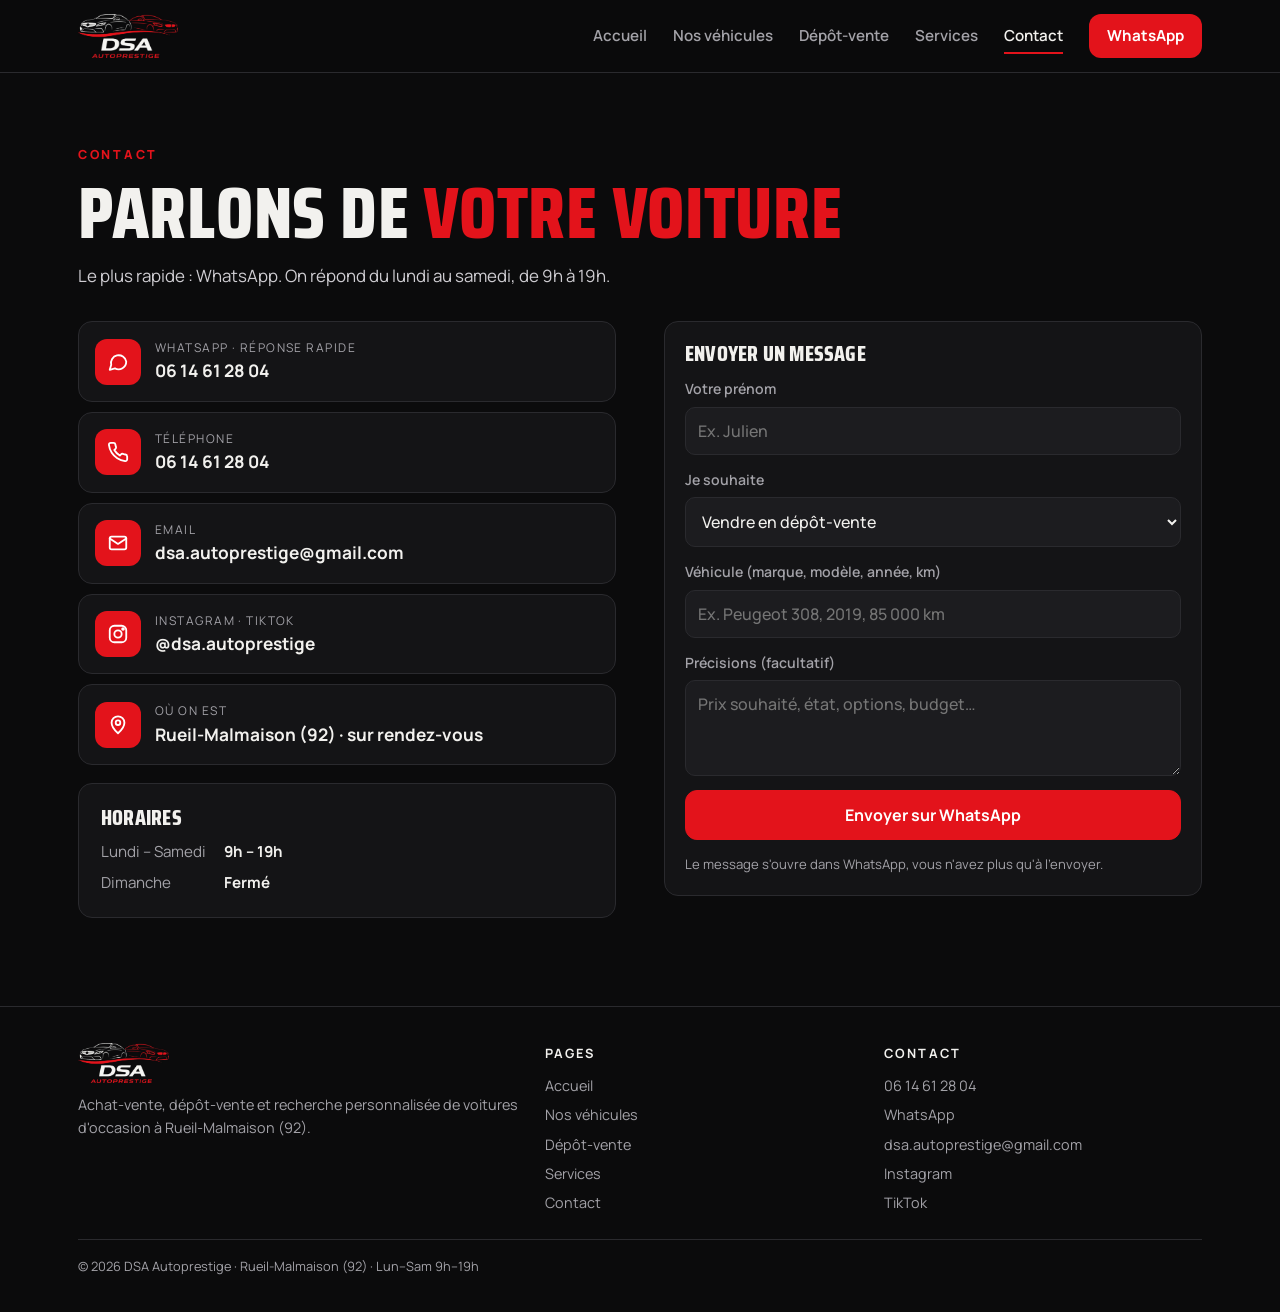
==== contact/index.html @ 77bd8696 "Nouveau site multi-pages, pensé pour le téléphone Accueil, Nos véhicules (filtres et tri), fiche de " ====
<!doctype html>
<html lang="fr">
<head>
<meta charset="utf-8">
<meta name="viewport" content="width=device-width,initial-scale=1,viewport-fit=cover">
<title>Contact · DSA Autoprestige Rueil-Malmaison</title>
<meta name="description" content="Contactez DSA Autoprestige : WhatsApp et téléphone 06 14 61 28 04, du lundi au samedi de 9h à 19h, Rueil-Malmaison (92).">
<meta name="robots" content="index, follow">
<link rel="canonical" href="https://dsa-autoprestige.fr/contact/">
<meta name="theme-color" content="#0b0b0c">
<meta property="og:type" content="website"><meta property="og:site_name" content="DSA Autoprestige">
<meta property="og:title" content="Contact · DSA Autoprestige Rueil-Malmaison"><meta property="og:description" content="Contactez DSA Autoprestige : WhatsApp et téléphone 06 14 61 28 04, du lundi au samedi de 9h à 19h, Rueil-Malmaison (92).">
<meta property="og:url" content="https://dsa-autoprestige.fr/contact/"><meta property="og:image" content="https://dsa-autoprestige.fr/assets/hero-800.webp">
<link rel="icon" href="/assets/logo.webp">
<link rel="preconnect" href="https://fonts.googleapis.com"><link rel="preconnect" href="https://fonts.gstatic.com" crossorigin>
<link rel="stylesheet" href="https://fonts.googleapis.com/css2?family=Saira+Condensed:wght@700;800&family=Manrope:wght@400;500;600;700;800&display=swap">
<link rel="stylesheet" href="/assets/site.css?v=2">

</head>
<body>
<header class="top">
  <div class="wrap">
    <a class="brand" href="/" aria-label="DSA Autoprestige, accueil"><img src="/assets/logo.webp" alt="DSA Autoprestige" width="100" height="44"></a>
    <button class="menu-btn" type="button" aria-label="Ouvrir le menu" aria-expanded="false" aria-controls="nav"><svg viewBox="0 0 24 24" fill="none" stroke="currentColor" stroke-width="2" stroke-linecap="round"><path d="M4 7h16M4 12h16M4 17h16"/></svg></button>
    <nav class="nav" id="nav" aria-label="Navigation principale"><a href="/">Accueil</a><a href="/vehicules/">Nos véhicules</a><a href="/depot-vente/">Dépôt-vente</a><a href="/services/">Services</a><a href="/contact/" aria-current="page">Contact</a><a class="nav-cta" href="https://wa.me/33614612804" target="_blank" rel="noopener">WhatsApp</a></nav>
  </div>
</header>
<main>

<section class="page-head"><div class="wrap">
  <div class="eyebrow">Contact</div><h1>Parlons de <em>votre voiture</em></h1>
  <p class="lead">Le plus rapide : WhatsApp. On répond du lundi au samedi, de 9h à 19h.</p>
</div></section>
<section style="padding-top:24px"><div class="wrap two">
  <div style="display:flex;flex-direction:column;gap:18px">
    <div class="channels">
      <a class="channel" href="https://wa.me/33614612804" target="_blank" rel="noopener"><span class="ic"><svg viewBox="0 0 24 24" fill="none" stroke="currentColor" stroke-width="2" stroke-linecap="round" stroke-linejoin="round"><path d="M21 11.5a8.4 8.4 0 0 1-12.4 7.4L3 20.5l1.6-5.4A8.4 8.4 0 1 1 21 11.5z"/></svg></span><div><span>WhatsApp · réponse rapide</span><strong>06 14 61 28 04</strong></div></a>
      <a class="channel" href="tel:+33614612804"><span class="ic"><svg viewBox="0 0 24 24" fill="none" stroke="currentColor" stroke-width="2" stroke-linecap="round" stroke-linejoin="round"><path d="M22 16.9v3a2 2 0 0 1-2.2 2 19.8 19.8 0 0 1-8.6-3.1 19.5 19.5 0 0 1-6-6A19.8 19.8 0 0 1 2.1 4.2 2 2 0 0 1 4.1 2h3a2 2 0 0 1 2 1.7c.1.9.4 1.8.7 2.7a2 2 0 0 1-.5 2.1L8 9.8a16 16 0 0 0 6 6l1.3-1.3a2 2 0 0 1 2.1-.5c.9.3 1.8.6 2.7.7a2 2 0 0 1 1.7 2z"/></svg></span><div><span>Téléphone</span><strong>06 14 61 28 04</strong></div></a>
      <a class="channel" href="mailto:dsa.autoprestige@gmail.com"><span class="ic"><svg viewBox="0 0 24 24" fill="none" stroke="currentColor" stroke-width="2" stroke-linecap="round" stroke-linejoin="round"><rect x="3" y="5" width="18" height="14" rx="2"/><path d="m3 7 9 6 9-6"/></svg></span><div><span>Email</span><strong>dsa.autoprestige@gmail.com</strong></div></a>
      <a class="channel" href="https://www.instagram.com/dsa.autoprestige" target="_blank" rel="noopener"><span class="ic"><svg viewBox="0 0 24 24" fill="none" stroke="currentColor" stroke-width="2"><rect x="3" y="3" width="18" height="18" rx="5"/><circle cx="12" cy="12" r="4"/><circle cx="17.5" cy="6.5" r="1" fill="currentColor"/></svg></span><div><span>Instagram · TikTok</span><strong>@dsa.autoprestige</strong></div></a>
      <a class="channel" href="https://www.google.com/maps/search/?api=1&query=Rueil-Malmaison" target="_blank" rel="noopener"><span class="ic"><svg viewBox="0 0 24 24" fill="none" stroke="currentColor" stroke-width="2" stroke-linecap="round" stroke-linejoin="round"><path d="M12 21s-7-6.2-7-11.5A7 7 0 0 1 19 9.5C19 14.8 12 21 12 21z"/><circle cx="12" cy="9.5" r="2.5"/></svg></span><div><span>Où on est</span><strong>Rueil-Malmaison (92) · sur rendez-vous</strong></div></a>
    </div>
    <div class="card"><h3>Horaires</h3><div class="hours"><span>Lundi – Samedi</span><b>9h – 19h</b><span>Dimanche</span><b>Fermé</b></div></div>
  </div>
  <form class="wa" novalidate>
  <h3>Envoyer un message</h3>
  <label>Votre prénom<input name="nom" autocomplete="given-name" placeholder="Ex. Julien"></label>
  <label>Je souhaite<select name="service"><option>Vendre en dépôt-vente</option><option>Vendre ma voiture (rachat)</option><option>Trouver une voiture</option><option>Une autre question</option></select></label>
  <label>Véhicule (marque, modèle, année, km)<input name="vehicule" placeholder="Ex. Peugeot 308, 2019, 85 000 km"></label>
  <label>Précisions (facultatif)<textarea name="msg" placeholder="Prix souhaité, état, options, budget…"></textarea></label>
  <p class="err" hidden></p>
  <button class="btn primary" type="submit">Envoyer sur WhatsApp</button>
  <p class="note">Le message s'ouvre dans WhatsApp, vous n'avez plus qu'à l'envoyer.</p>
</form>
</div></section>

</main>
<footer>
  <div class="wrap">
    <div><img src="/assets/logo.webp" alt="DSA Autoprestige" width="90" height="40"><p>Achat-vente, dépôt-vente et recherche personnalisée de voitures d'occasion à Rueil-Malmaison (92).</p></div>
    <div><h4>Pages</h4><a href="/">Accueil</a><a href="/vehicules/">Nos véhicules</a><a href="/depot-vente/">Dépôt-vente</a><a href="/services/">Services</a><a href="/contact/">Contact</a></div>
    <div><h4>Contact</h4><a href="tel:+33614612804">06 14 61 28 04</a><a href="https://wa.me/33614612804" target="_blank" rel="noopener">WhatsApp</a><a href="mailto:dsa.autoprestige@gmail.com">dsa.autoprestige@gmail.com</a><a href="https://www.instagram.com/dsa.autoprestige" target="_blank" rel="noopener">Instagram</a><a href="https://www.tiktok.com/@dsa.autoprestige" target="_blank" rel="noopener">TikTok</a></div>
    <div class="legal">© <span id="year">2026</span> DSA Autoprestige · Rueil-Malmaison (92) · Lun–Sam 9h–19h</div>
  </div>
</footer>
<div class="actionbar" aria-label="Actions rapides">
  <a href="tel:+33614612804"><svg viewBox="0 0 24 24" fill="none" stroke="currentColor" stroke-width="2" stroke-linecap="round" stroke-linejoin="round"><path d="M22 16.9v3a2 2 0 0 1-2.2 2 19.8 19.8 0 0 1-8.6-3.1 19.5 19.5 0 0 1-6-6A19.8 19.8 0 0 1 2.1 4.2 2 2 0 0 1 4.1 2h3a2 2 0 0 1 2 1.7c.1.9.4 1.8.7 2.7a2 2 0 0 1-.5 2.1L8 9.8a16 16 0 0 0 6 6l1.3-1.3a2 2 0 0 1 2.1-.5c.9.3 1.8.6 2.7.7a2 2 0 0 1 1.7 2z"/></svg>Appeler</a>
  <a href="/vehicules/"><svg viewBox="0 0 24 24" fill="none" stroke="currentColor" stroke-width="2" stroke-linecap="round" stroke-linejoin="round"><path d="M3 15.5V13l2-4.5c.3-.7 1-1 1.7-1h10.6c.7 0 1.4.3 1.7 1L21 13v2.5c0 .6-.4 1-1 1h-1"/><path d="M5 16.5H4c-.6 0-1-.4-1-1"/><circle cx="7.5" cy="16.5" r="1.8"/><circle cx="16.5" cy="16.5" r="1.8"/><path d="M9.3 16.5h5.4"/></svg>Véhicules</a>
  <a class="wa" href="https://wa.me/33614612804" target="_blank" rel="noopener"><svg viewBox="0 0 24 24" fill="none" stroke="currentColor" stroke-width="2" stroke-linecap="round" stroke-linejoin="round"><path d="M21 11.5a8.4 8.4 0 0 1-12.4 7.4L3 20.5l1.6-5.4A8.4 8.4 0 1 1 21 11.5z"/></svg>WhatsApp</a>
</div>
<script src="/assets/site.js?v=2" defer></script>
</body>
</html>
---- assets/site.css ----
/* DSA Autoprestige · feuille de style commune (mobile d'abord) */
:root{
  --ink:#0b0b0c; --panel:#141416; --raise:#1c1c1f; --line:#2a2a2e;
  --text:#f2f1ee; --muted:#a3a2a8; --red:#e3131b; --red-deep:#9e0d13; --ok:#2fb36b; --warn:#e0a123;
  --display:"Saira Condensed","Arial Narrow",Impact,sans-serif;
  --body:"Manrope",system-ui,-apple-system,"Segoe UI",sans-serif;
  --r:14px; --gut:18px; --maxw:1160px;
  --bar:64px;
  color-scheme:dark;
}
*{box-sizing:border-box}
html{-webkit-text-size-adjust:100%;scroll-behavior:smooth;overflow-x:clip}
body{overflow-x:clip}
@media (prefers-reduced-motion:reduce){html{scroll-behavior:auto}*{animation:none!important;transition:none!important}}
body{margin:0;background:var(--ink);color:var(--text);font:16px/1.6 var(--body);padding-bottom:calc(var(--bar) + env(safe-area-inset-bottom,0px))}
@media (min-width:900px){body{padding-bottom:0}}
img{max-width:100%;display:block}
a{color:inherit}
:focus-visible{outline:2px solid var(--red);outline-offset:3px;border-radius:4px}
.wrap{max-width:var(--maxw);margin:0 auto;padding-inline:var(--gut)}
h1,h2,h3{font-family:var(--display);font-weight:800;text-transform:uppercase;letter-spacing:.01em;line-height:1.02;margin:0;text-wrap:balance}
h1{font-size:clamp(2.4rem,9vw,4.6rem)}
h2{font-size:clamp(1.9rem,6.5vw,3rem)}
h3{font-size:1.35rem}
h1 em,h2 em{font-style:normal;color:var(--red)}
p{margin:0}
.eyebrow{font-weight:800;font-size:.78rem;letter-spacing:.22em;text-transform:uppercase;color:var(--red);margin-bottom:10px}
.lead{color:#cfcdd2;font-size:1.06rem;max-width:58ch}
.muted{color:var(--muted)}

/* ---------- en-tête ---------- */
.top{position:sticky;top:0;z-index:50;background:rgba(11,11,12,.97);border-bottom:1px solid var(--line);padding-top:env(safe-area-inset-top,0px)}
.top .wrap{display:flex;align-items:center;justify-content:space-between;height:62px;gap:12px}
.brand img{height:38px;width:auto}
.menu-btn{display:inline-grid;place-items:center;width:46px;height:46px;border-radius:12px;border:1px solid var(--line);background:var(--raise);color:var(--text);cursor:pointer}
.menu-btn svg{width:22px;height:22px}
.nav{position:fixed;inset:calc(62px + env(safe-area-inset-top,0px)) 0 0 0;background:var(--ink);padding:18px var(--gut) 40px;display:flex;flex-direction:column;gap:4px;opacity:0;visibility:hidden;transform:translateY(-10px);transition:opacity .2s,transform .2s,visibility .2s;overflow-y:auto}
.nav.open{transform:none;visibility:visible;opacity:1}
.nav a{display:flex;align-items:center;justify-content:space-between;text-decoration:none;font-family:var(--display);font-weight:800;text-transform:uppercase;font-size:1.7rem;padding:14px 4px;border-bottom:1px solid var(--line)}
.nav a::after{content:"›";color:var(--muted);font-family:var(--body);font-weight:400}
.nav a[aria-current="page"]{color:var(--red)}
.nav .nav-cta{margin-top:18px;border:0;justify-content:center;background:var(--red);border-radius:12px;font-size:1.25rem}
.nav .nav-cta::after{content:none}
@media (min-width:900px){
  .menu-btn{display:none}
  .nav{position:static;transform:none;visibility:visible;opacity:1;flex-direction:row;align-items:center;gap:26px;padding:0;background:none;overflow:visible}
  .nav a{font-family:var(--body);font-weight:600;text-transform:none;font-size:.95rem;padding:6px 0;border:0;color:var(--muted)}
  .nav a::after{content:none}
  .nav a:hover,.nav a[aria-current="page"]{color:var(--text)}
  .nav a[aria-current="page"]{box-shadow:inset 0 -2px 0 var(--red)}
  .nav .nav-cta{margin:0;padding:10px 18px;font-size:.95rem;color:#fff;font-weight:700}
  .top .wrap{height:72px}
  .brand img{height:44px}
}

/* ---------- barre d'actions mobile ---------- */
.actionbar{position:fixed;left:0;right:0;bottom:0;z-index:60;display:grid;grid-template-columns:1fr 1fr 1.3fr;gap:8px;padding:8px var(--gut) calc(8px + env(safe-area-inset-bottom,0px));background:rgba(11,11,12,.96);border-top:1px solid var(--line);backdrop-filter:blur(10px);-webkit-backdrop-filter:blur(10px)}
.actionbar a{display:flex;flex-direction:column;align-items:center;justify-content:center;gap:2px;height:48px;border-radius:12px;text-decoration:none;font-size:.72rem;font-weight:700;background:var(--raise);border:1px solid var(--line)}
.actionbar a svg{width:20px;height:20px}
.actionbar a.wa{background:var(--red);border-color:var(--red);flex-direction:row;gap:8px;font-size:.9rem}
@media (min-width:900px){.actionbar{display:none}}

/* ---------- boutons ---------- */
.btn{display:inline-flex;align-items:center;justify-content:center;gap:8px;min-height:50px;padding:0 22px;border-radius:12px;font:700 1rem var(--body);text-decoration:none;border:1px solid var(--line);background:var(--raise);color:var(--text);cursor:pointer}
.btn.primary{background:var(--red);border-color:var(--red);color:#fff}
.btn.primary:hover{background:#c90f17}
.btn.ghost{background:transparent}
.btn svg{width:20px;height:20px}
.btns{display:flex;flex-wrap:wrap;gap:10px}
.btns .btn{flex:1 1 200px}
@media (min-width:640px){.btns .btn{flex:0 0 auto}}

/* ---------- sections ---------- */
section{padding-block:56px}
@media (min-width:900px){section{padding-block:88px}}
.sec-head{display:flex;flex-direction:column;gap:12px;margin-bottom:28px}
@media (min-width:900px){.sec-head{flex-direction:row;align-items:end;justify-content:space-between}.sec-head p{max-width:46ch}}
.sec-head p{color:var(--muted)}
.band{background:var(--panel);border-block:1px solid var(--line)}

/* ---------- héros ---------- */
.hero{position:relative;padding-block:0;overflow:hidden}
.hero-img{position:relative;aspect-ratio:4/3.2;max-height:62vh;width:100%}
.hero-img img{width:100%;height:100%;object-fit:cover;object-position:center 60%}
.hero-img::after{content:"";position:absolute;inset:0;background:linear-gradient(180deg,rgba(11,11,12,.15) 0%,rgba(11,11,12,0) 35%,rgba(11,11,12,.85) 85%,var(--ink) 100%)}
.hero-text{position:relative;margin-top:-90px;padding-bottom:44px;display:flex;flex-direction:column;gap:16px}
.hero-chips{display:flex;flex-wrap:wrap;gap:8px}
.chip{font-size:.8rem;font-weight:700;padding:6px 12px;border-radius:999px;border:1px solid var(--line);background:rgba(255,255,255,.04)}
.chip.red{background:var(--red);border-color:var(--red)}
@media (min-width:900px){
  .hero{min-height:620px;display:flex;align-items:center}
  .hero-img{position:absolute;inset:0;aspect-ratio:auto;max-height:none}
  .hero-img img{object-position:70% 60%}
  .hero-img::after{background:linear-gradient(90deg,var(--ink) 0%,rgba(11,11,12,.92) 32%,rgba(11,11,12,.25) 65%,rgba(11,11,12,.1) 100%)}
  .hero-text{margin:0 0 0 max(0px,calc((100% - var(--maxw))/2));padding-block:90px;max-width:660px}
}
.page-head{padding-block:40px 8px}
.page-head .lead{margin-top:12px}
@media (min-width:900px){.page-head{padding-block:72px 8px}}

/* ---------- chiffres ---------- */
.facts{display:grid;grid-template-columns:repeat(3,1fr);gap:8px}
.facts div{background:var(--panel);border:1px solid var(--line);border-radius:var(--r);padding:14px 10px;text-align:center}
.facts strong{display:block;font-family:var(--display);font-size:1.9rem;color:var(--red);line-height:1}
.facts span{font-size:.78rem;color:var(--muted)}

/* ---------- voitures ---------- */
.cars{display:grid;grid-template-columns:1fr;gap:16px}
@media (min-width:640px){.cars{grid-template-columns:repeat(2,1fr)}}
@media (min-width:1000px){.cars{grid-template-columns:repeat(3,1fr)}}
.car{background:var(--panel);border:1px solid var(--line);border-radius:var(--r);overflow:hidden;display:flex;flex-direction:column;text-decoration:none;transition:transform .15s,border-color .15s}
.car:hover{transform:translateY(-3px);border-color:#3a3a3f}
.car .ph{position:relative;aspect-ratio:4/3;background:#000}
.car .ph img{width:100%;height:100%;object-fit:cover}
.car .ph .none{display:grid;place-items:center;height:100%;color:var(--muted);font-size:.9rem}
.badge{position:absolute;top:10px;left:10px;font-size:.72rem;font-weight:800;letter-spacing:.08em;text-transform:uppercase;padding:5px 10px;border-radius:8px;background:var(--ok);color:#06210f}
.badge.res{background:var(--warn);color:#2a1d00}
.badge.sold{background:var(--red);color:#fff}
.car .count{position:absolute;right:10px;bottom:10px;font-size:.75rem;font-weight:700;background:rgba(0,0,0,.65);padding:4px 9px;border-radius:999px}
.car .bd{padding:16px;display:flex;flex-direction:column;gap:10px;flex:1}
.car h3{font-size:1.3rem}
.car .ver{color:var(--muted);font-size:.88rem;margin-top:-6px}
.price{font-family:var(--display);font-weight:800;font-size:1.9rem;color:var(--red);line-height:1}
.specs{display:flex;flex-wrap:wrap;gap:6px}
.specs span{font-size:.8rem;padding:4px 10px;border-radius:8px;background:var(--raise);border:1px solid var(--line)}
.car .more{margin-top:auto;font-weight:700;font-size:.92rem;color:var(--text);display:flex;justify-content:space-between;padding-top:6px;border-top:1px solid var(--line)}
.car.sold{opacity:.72}
.empty{grid-column:1/-1;text-align:center;color:var(--muted);border:1px dashed var(--line);border-radius:var(--r);padding:34px 18px}
.skel{background:linear-gradient(90deg,var(--panel),var(--raise),var(--panel));background-size:200% 100%;animation:sk 1.2s infinite;border-radius:var(--r);height:360px}
@keyframes sk{to{background-position:-200% 0}}

.filters{display:flex;gap:8px;overflow-x:auto;padding-bottom:6px;margin-bottom:18px;scrollbar-width:none}
.filters::-webkit-scrollbar{display:none}
.filters button,.filters select{flex:none;min-height:42px;padding:0 14px;border-radius:999px;border:1px solid var(--line);background:var(--raise);color:var(--text);font:600 .9rem var(--body);cursor:pointer}
.filters button[aria-pressed="true"]{background:var(--red);border-color:var(--red)}

/* ---------- fiche voiture ---------- */
.detail{display:grid;gap:22px;padding-top:18px}
@media (min-width:900px){.detail{grid-template-columns:1.25fr 1fr;align-items:start;gap:36px}}
.gallery .main{position:relative;aspect-ratio:4/3;border-radius:var(--r);overflow:hidden;background:#000}
.gallery .main img{width:100%;height:100%;object-fit:cover}
.gallery .nav-ph{position:absolute;top:50%;transform:translateY(-50%);width:44px;height:44px;border-radius:50%;border:0;background:rgba(0,0,0,.6);color:#fff;font-size:1.5rem;cursor:pointer}
.gallery .prev{left:10px}.gallery .next{right:10px}
.gallery .thumbs{display:flex;gap:8px;overflow-x:auto;margin-top:10px;padding-bottom:4px}
.gallery .thumbs button{flex:none;width:76px;height:58px;border-radius:8px;overflow:hidden;border:2px solid transparent;padding:0;background:#000;cursor:pointer}
.gallery .thumbs button[aria-current="true"]{border-color:var(--red)}
.gallery .thumbs img{width:100%;height:100%;object-fit:cover}
.info{display:flex;flex-direction:column;gap:16px}
.info .price{font-size:2.6rem}
.spec-table{display:grid;grid-template-columns:1fr 1fr;gap:8px}
.spec-table div{background:var(--panel);border:1px solid var(--line);border-radius:10px;padding:10px 12px}
.spec-table span{display:block;font-size:.72rem;letter-spacing:.12em;text-transform:uppercase;color:var(--muted)}
.spec-table strong{font-size:1.02rem}
.desc{white-space:pre-line;color:#d6d4d8;background:var(--panel);border:1px solid var(--line);border-radius:var(--r);padding:16px}
.back{display:inline-flex;align-items:center;gap:6px;color:var(--muted);text-decoration:none;font-weight:600;font-size:.92rem;margin-top:18px}

/* ---------- services / étapes ---------- */
.cards{display:grid;gap:14px}
@media (min-width:800px){.cards{grid-template-columns:repeat(3,1fr)}}
.card{background:var(--panel);border:1px solid var(--line);border-radius:var(--r);padding:22px;display:flex;flex-direction:column;gap:12px}
.card.feature{border-color:var(--red);background:linear-gradient(160deg,rgba(227,19,27,.14),var(--panel) 55%)}
.card .tag{align-self:flex-start;font-size:.72rem;font-weight:800;letter-spacing:.1em;text-transform:uppercase;color:var(--red)}
.card ul{margin:0;padding-left:0;list-style:none;display:flex;flex-direction:column;gap:6px;color:#cfcdd2;font-size:.95rem}
.card li::before{content:"✓";color:var(--red);font-weight:800;margin-right:8px}
.card .link{margin-top:auto;font-weight:700;text-decoration:none;color:var(--text)}
.card .link::after{content:" →";color:var(--red)}
.steps{display:grid;gap:12px;counter-reset:st}
@media (min-width:800px){.steps{grid-template-columns:repeat(4,1fr)}}
.step{background:var(--panel);border:1px solid var(--line);border-radius:var(--r);padding:20px;display:flex;flex-direction:column;gap:8px}
.step .n{font-family:var(--display);font-weight:800;font-size:2.4rem;color:var(--red);line-height:1}
.step p{color:var(--muted);font-size:.95rem}
.zero{display:flex;gap:18px;align-items:center;margin-top:18px;background:linear-gradient(120deg,rgba(227,19,27,.16),var(--panel) 60%);border:1px solid var(--red);border-radius:var(--r);padding:20px}
.zero strong{font-family:var(--display);font-size:3.2rem;color:var(--red);line-height:1;flex:none}
.why{display:grid;gap:12px;grid-template-columns:1fr}
@media (min-width:640px){.why{grid-template-columns:repeat(2,1fr)}}
@media (min-width:1000px){.why{grid-template-columns:repeat(4,1fr)}}
.why div{border-top:2px solid var(--red);padding-top:14px}
.why p{color:var(--muted);font-size:.95rem;margin-top:6px}

/* ---------- FAQ ---------- */
.faq{display:flex;flex-direction:column;gap:10px}
.faq details{background:var(--panel);border:1px solid var(--line);border-radius:12px;padding:0 16px}
.faq summary{cursor:pointer;list-style:none;padding:16px 0;font-weight:700;display:flex;justify-content:space-between;gap:12px}
.faq summary::-webkit-details-marker{display:none}
.faq summary::after{content:"+";color:var(--red);font-size:1.4rem;line-height:1}
.faq details[open] summary::after{content:"–"}
.faq details p{padding-bottom:16px;color:var(--muted)}

/* ---------- contact ---------- */
.channels{display:grid;gap:10px}
.channel{display:flex;align-items:center;gap:14px;background:var(--panel);border:1px solid var(--line);border-radius:var(--r);padding:16px;text-decoration:none}
.channel .ic{width:46px;height:46px;border-radius:12px;background:var(--red);display:grid;place-items:center;flex:none}
.channel .ic svg{width:22px;height:22px;color:#fff}
.channel span{display:block;font-size:.75rem;letter-spacing:.12em;text-transform:uppercase;color:var(--muted)}
.channel strong{font-size:1.08rem;word-break:break-word}
.two{display:grid;gap:28px}
@media (min-width:900px){.two{grid-template-columns:1fr 1fr;gap:48px;align-items:start}}
form.wa{background:var(--panel);border:1px solid var(--line);border-radius:var(--r);padding:20px;display:flex;flex-direction:column;gap:14px}
form.wa label{display:flex;flex-direction:column;gap:6px;font-size:.88rem;font-weight:600;color:var(--muted)}
form.wa input,form.wa select,form.wa textarea{font:500 16px var(--body);color:var(--text);background:var(--raise);border:1px solid var(--line);border-radius:10px;padding:12px;width:100%}
form.wa textarea{min-height:96px;resize:vertical}
form.wa .note{font-size:.82rem;color:var(--muted)}
form.wa .err{color:#ff8d8d;font-size:.9rem}
.hours{display:grid;grid-template-columns:auto 1fr;gap:6px 18px;font-size:.95rem}
.hours span{color:var(--muted)}

/* ---------- bandeau CTA ---------- */
.cta{background:linear-gradient(120deg,var(--red-deep),var(--red));border-radius:var(--r);padding:28px 22px;display:flex;flex-direction:column;gap:16px}
.cta h2{font-size:clamp(1.7rem,6vw,2.6rem)}
.cta p{color:#ffe1e2}
.cta .btn{background:#fff;color:#111;border-color:#fff}
@media (min-width:900px){.cta{flex-direction:row;align-items:center;justify-content:space-between;padding:40px}}

/* ---------- pied de page ---------- */
footer{border-top:1px solid var(--line);padding-block:36px;color:var(--muted);font-size:.9rem}
footer .wrap{display:grid;gap:22px}
@media (min-width:800px){footer .wrap{grid-template-columns:1.4fr 1fr 1fr}}
footer img{height:40px;width:auto;margin-bottom:10px}
footer h4{margin:0 0 8px;color:var(--text);font-size:.8rem;letter-spacing:.16em;text-transform:uppercase}
footer a{text-decoration:none;display:block;padding:3px 0}
footer a:hover{color:var(--text)}
footer .legal{grid-column:1/-1;border-top:1px solid var(--line);padding-top:16px;font-size:.8rem}
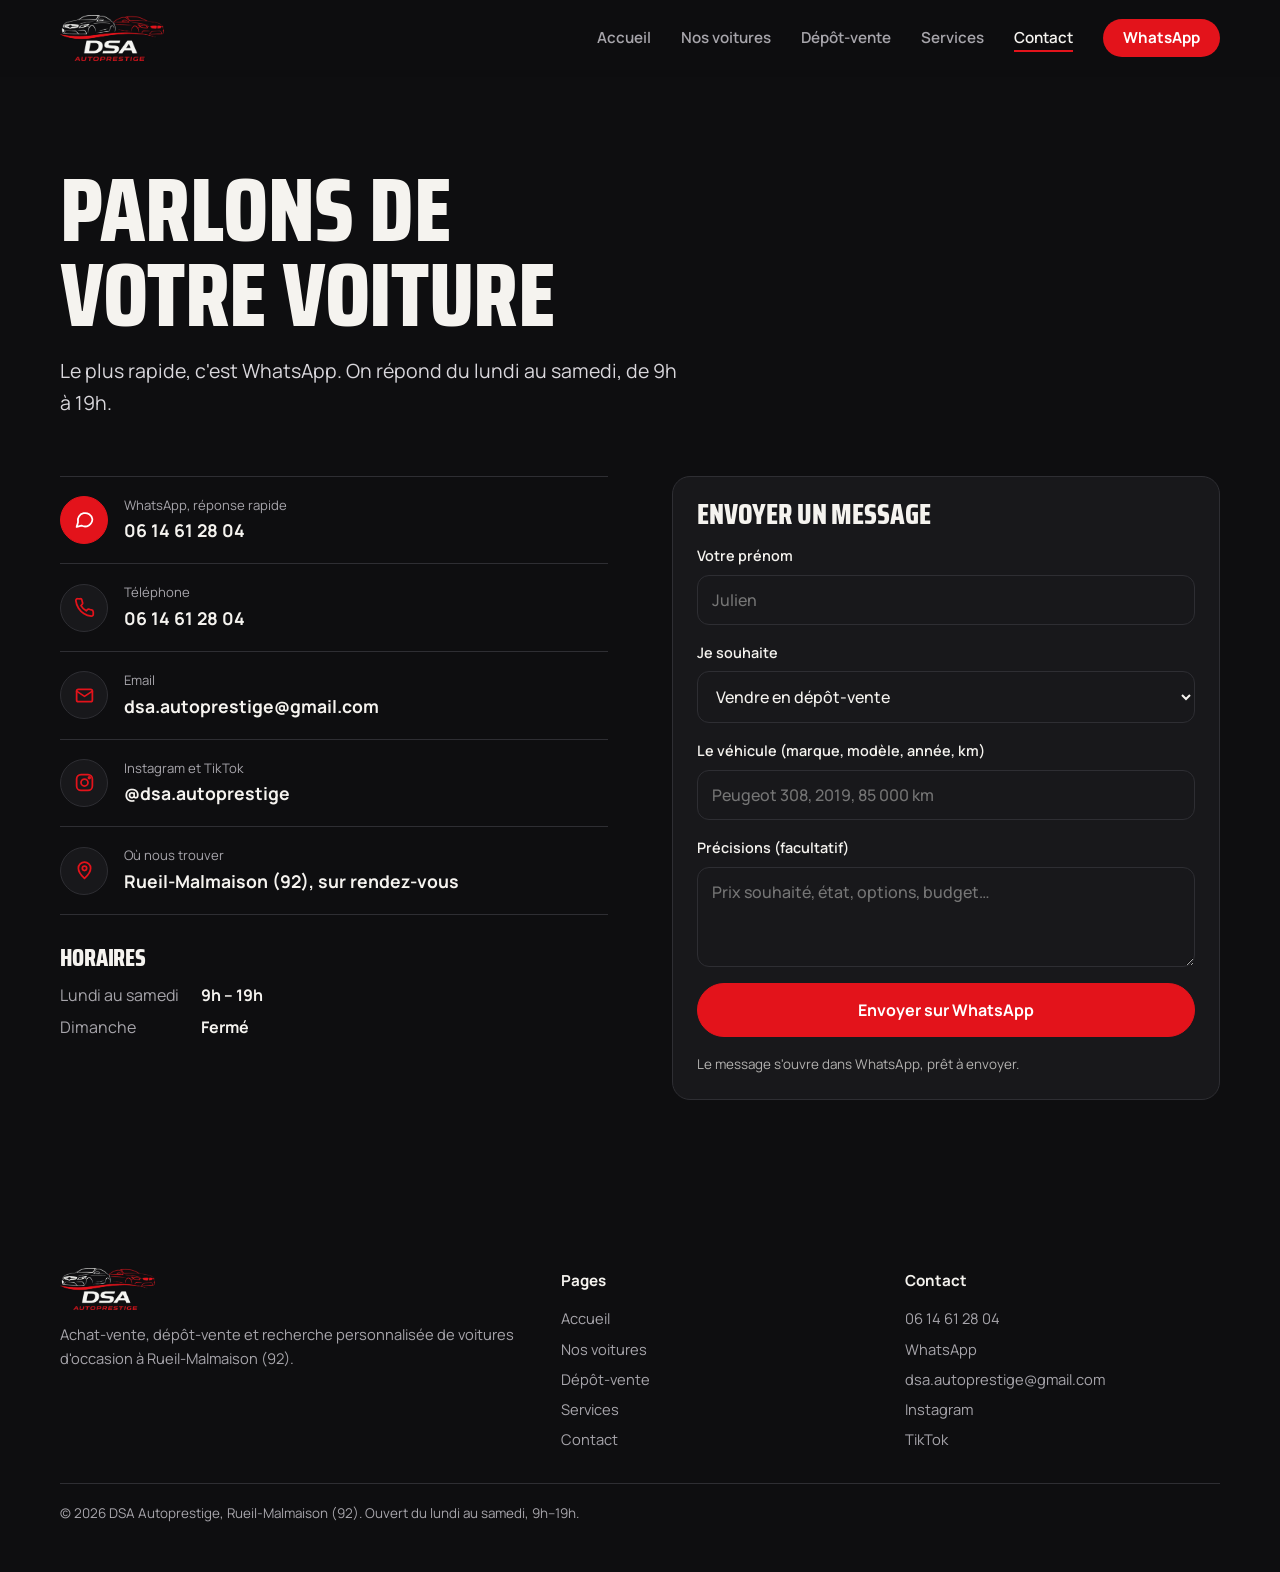
==== commit 07dd181b: "Refonte du design et photos jamais coupées Photos entières partout (fond flouté derrière), galerie p" ====
--- a/contact/index.html
+++ b/contact/index.html
@@ -7,14 +7,14 @@
 <meta name="description" content="Contactez DSA Autoprestige : WhatsApp et téléphone 06 14 61 28 04, du lundi au samedi de 9h à 19h, Rueil-Malmaison (92).">
 <meta name="robots" content="index, follow">
 <link rel="canonical" href="https://dsa-autoprestige.fr/contact/">
-<meta name="theme-color" content="#0b0b0c">
+<meta name="theme-color" content="#0e0e10">
 <meta property="og:type" content="website"><meta property="og:site_name" content="DSA Autoprestige">
 <meta property="og:title" content="Contact · DSA Autoprestige Rueil-Malmaison"><meta property="og:description" content="Contactez DSA Autoprestige : WhatsApp et téléphone 06 14 61 28 04, du lundi au samedi de 9h à 19h, Rueil-Malmaison (92).">
 <meta property="og:url" content="https://dsa-autoprestige.fr/contact/"><meta property="og:image" content="https://dsa-autoprestige.fr/assets/hero-800.webp">
-<link rel="icon" href="/assets/logo.webp">
+<link rel="icon" href="/favicon.ico" sizes="48x48"><link rel="icon" type="image/png" sizes="96x96" href="/assets/favicon-96.png"><link rel="icon" type="image/png" sizes="192x192" href="/assets/icon-192.png"><link rel="apple-touch-icon" href="/apple-touch-icon.png">
 <link rel="preconnect" href="https://fonts.googleapis.com"><link rel="preconnect" href="https://fonts.gstatic.com" crossorigin>
 <link rel="stylesheet" href="https://fonts.googleapis.com/css2?family=Saira+Condensed:wght@700;800&family=Manrope:wght@400;500;600;700;800&display=swap">
-<link rel="stylesheet" href="/assets/site.css?v=2">
+<link rel="stylesheet" href="/assets/site.css?v=3">
 
 </head>
 <body>
@@ -22,35 +22,35 @@
   <div class="wrap">
     <a class="brand" href="/" aria-label="DSA Autoprestige, accueil"><img src="/assets/logo.webp" alt="DSA Autoprestige" width="100" height="44"></a>
     <button class="menu-btn" type="button" aria-label="Ouvrir le menu" aria-expanded="false" aria-controls="nav"><svg viewBox="0 0 24 24" fill="none" stroke="currentColor" stroke-width="2" stroke-linecap="round"><path d="M4 7h16M4 12h16M4 17h16"/></svg></button>
-    <nav class="nav" id="nav" aria-label="Navigation principale"><a href="/">Accueil</a><a href="/vehicules/">Nos véhicules</a><a href="/depot-vente/">Dépôt-vente</a><a href="/services/">Services</a><a href="/contact/" aria-current="page">Contact</a><a class="nav-cta" href="https://wa.me/33614612804" target="_blank" rel="noopener">WhatsApp</a></nav>
+    <nav class="nav" id="nav" aria-label="Navigation principale"><a href="/">Accueil</a><a href="/vehicules/">Nos voitures</a><a href="/depot-vente/">Dépôt-vente</a><a href="/services/">Services</a><a href="/contact/" aria-current="page">Contact</a><a class="nav-cta" href="https://wa.me/33614612804" target="_blank" rel="noopener">WhatsApp</a></nav>
   </div>
 </header>
 <main>
 
 <section class="page-head"><div class="wrap">
-  <div class="eyebrow">Contact</div><h1>Parlons de <em>votre voiture</em></h1>
-  <p class="lead">Le plus rapide : WhatsApp. On répond du lundi au samedi, de 9h à 19h.</p>
+  <h1>Parlons de votre voiture</h1>
+  <p class="lead">Le plus rapide, c'est WhatsApp. On répond du lundi au samedi, de 9h à 19h.</p>
 </div></section>
-<section style="padding-top:24px"><div class="wrap two">
-  <div style="display:flex;flex-direction:column;gap:18px">
+<section style="padding-top:36px"><div class="wrap two">
+  <div style="display:grid;gap:32px">
     <div class="channels">
-      <a class="channel" href="https://wa.me/33614612804" target="_blank" rel="noopener"><span class="ic"><svg viewBox="0 0 24 24" fill="none" stroke="currentColor" stroke-width="2" stroke-linecap="round" stroke-linejoin="round"><path d="M21 11.5a8.4 8.4 0 0 1-12.4 7.4L3 20.5l1.6-5.4A8.4 8.4 0 1 1 21 11.5z"/></svg></span><div><span>WhatsApp · réponse rapide</span><strong>06 14 61 28 04</strong></div></a>
+      <a class="channel" href="https://wa.me/33614612804" target="_blank" rel="noopener"><span class="ic"><svg viewBox="0 0 24 24" fill="none" stroke="currentColor" stroke-width="2" stroke-linecap="round" stroke-linejoin="round"><path d="M21 11.5a8.4 8.4 0 0 1-12.4 7.4L3 20.5l1.6-5.4A8.4 8.4 0 1 1 21 11.5z"/></svg></span><div><span>WhatsApp, réponse rapide</span><strong>06 14 61 28 04</strong></div></a>
       <a class="channel" href="tel:+33614612804"><span class="ic"><svg viewBox="0 0 24 24" fill="none" stroke="currentColor" stroke-width="2" stroke-linecap="round" stroke-linejoin="round"><path d="M22 16.9v3a2 2 0 0 1-2.2 2 19.8 19.8 0 0 1-8.6-3.1 19.5 19.5 0 0 1-6-6A19.8 19.8 0 0 1 2.1 4.2 2 2 0 0 1 4.1 2h3a2 2 0 0 1 2 1.7c.1.9.4 1.8.7 2.7a2 2 0 0 1-.5 2.1L8 9.8a16 16 0 0 0 6 6l1.3-1.3a2 2 0 0 1 2.1-.5c.9.3 1.8.6 2.7.7a2 2 0 0 1 1.7 2z"/></svg></span><div><span>Téléphone</span><strong>06 14 61 28 04</strong></div></a>
       <a class="channel" href="mailto:dsa.autoprestige@gmail.com"><span class="ic"><svg viewBox="0 0 24 24" fill="none" stroke="currentColor" stroke-width="2" stroke-linecap="round" stroke-linejoin="round"><rect x="3" y="5" width="18" height="14" rx="2"/><path d="m3 7 9 6 9-6"/></svg></span><div><span>Email</span><strong>dsa.autoprestige@gmail.com</strong></div></a>
-      <a class="channel" href="https://www.instagram.com/dsa.autoprestige" target="_blank" rel="noopener"><span class="ic"><svg viewBox="0 0 24 24" fill="none" stroke="currentColor" stroke-width="2"><rect x="3" y="3" width="18" height="18" rx="5"/><circle cx="12" cy="12" r="4"/><circle cx="17.5" cy="6.5" r="1" fill="currentColor"/></svg></span><div><span>Instagram · TikTok</span><strong>@dsa.autoprestige</strong></div></a>
-      <a class="channel" href="https://www.google.com/maps/search/?api=1&query=Rueil-Malmaison" target="_blank" rel="noopener"><span class="ic"><svg viewBox="0 0 24 24" fill="none" stroke="currentColor" stroke-width="2" stroke-linecap="round" stroke-linejoin="round"><path d="M12 21s-7-6.2-7-11.5A7 7 0 0 1 19 9.5C19 14.8 12 21 12 21z"/><circle cx="12" cy="9.5" r="2.5"/></svg></span><div><span>Où on est</span><strong>Rueil-Malmaison (92) · sur rendez-vous</strong></div></a>
+      <a class="channel" href="https://www.instagram.com/dsa.autoprestige" target="_blank" rel="noopener"><span class="ic"><svg viewBox="0 0 24 24" fill="none" stroke="currentColor" stroke-width="2"><rect x="3" y="3" width="18" height="18" rx="5"/><circle cx="12" cy="12" r="4"/><circle cx="17.5" cy="6.5" r="1" fill="currentColor"/></svg></span><div><span>Instagram et TikTok</span><strong>@dsa.autoprestige</strong></div></a>
+      <a class="channel" href="https://www.google.com/maps/search/?api=1&query=Rueil-Malmaison" target="_blank" rel="noopener"><span class="ic"><svg viewBox="0 0 24 24" fill="none" stroke="currentColor" stroke-width="2" stroke-linecap="round" stroke-linejoin="round"><path d="M12 21s-7-6.2-7-11.5A7 7 0 0 1 19 9.5C19 14.8 12 21 12 21z"/><circle cx="12" cy="9.5" r="2.5"/></svg></span><div><span>Où nous trouver</span><strong>Rueil-Malmaison (92), sur rendez-vous</strong></div></a>
     </div>
-    <div class="card"><h3>Horaires</h3><div class="hours"><span>Lundi – Samedi</span><b>9h – 19h</b><span>Dimanche</span><b>Fermé</b></div></div>
+    <div><h3 style="margin-bottom:12px">Horaires</h3><div class="hours"><span>Lundi au samedi</span><b>9h – 19h</b><span>Dimanche</span><b>Fermé</b></div></div>
   </div>
   <form class="wa" novalidate>
   <h3>Envoyer un message</h3>
-  <label>Votre prénom<input name="nom" autocomplete="given-name" placeholder="Ex. Julien"></label>
+  <label>Votre prénom<input name="nom" autocomplete="given-name" placeholder="Julien"></label>
   <label>Je souhaite<select name="service"><option>Vendre en dépôt-vente</option><option>Vendre ma voiture (rachat)</option><option>Trouver une voiture</option><option>Une autre question</option></select></label>
-  <label>Véhicule (marque, modèle, année, km)<input name="vehicule" placeholder="Ex. Peugeot 308, 2019, 85 000 km"></label>
+  <label>Le véhicule (marque, modèle, année, km)<input name="vehicule" placeholder="Peugeot 308, 2019, 85 000 km"></label>
   <label>Précisions (facultatif)<textarea name="msg" placeholder="Prix souhaité, état, options, budget…"></textarea></label>
   <p class="err" hidden></p>
   <button class="btn primary" type="submit">Envoyer sur WhatsApp</button>
-  <p class="note">Le message s'ouvre dans WhatsApp, vous n'avez plus qu'à l'envoyer.</p>
+  <p class="note">Le message s'ouvre dans WhatsApp, prêt à envoyer.</p>
 </form>
 </div></section>
 
@@ -58,16 +58,16 @@
 <footer>
   <div class="wrap">
     <div><img src="/assets/logo.webp" alt="DSA Autoprestige" width="90" height="40"><p>Achat-vente, dépôt-vente et recherche personnalisée de voitures d'occasion à Rueil-Malmaison (92).</p></div>
-    <div><h4>Pages</h4><a href="/">Accueil</a><a href="/vehicules/">Nos véhicules</a><a href="/depot-vente/">Dépôt-vente</a><a href="/services/">Services</a><a href="/contact/">Contact</a></div>
+    <div><h4>Pages</h4><a href="/">Accueil</a><a href="/vehicules/">Nos voitures</a><a href="/depot-vente/">Dépôt-vente</a><a href="/services/">Services</a><a href="/contact/">Contact</a></div>
     <div><h4>Contact</h4><a href="tel:+33614612804">06 14 61 28 04</a><a href="https://wa.me/33614612804" target="_blank" rel="noopener">WhatsApp</a><a href="mailto:dsa.autoprestige@gmail.com">dsa.autoprestige@gmail.com</a><a href="https://www.instagram.com/dsa.autoprestige" target="_blank" rel="noopener">Instagram</a><a href="https://www.tiktok.com/@dsa.autoprestige" target="_blank" rel="noopener">TikTok</a></div>
-    <div class="legal">© <span id="year">2026</span> DSA Autoprestige · Rueil-Malmaison (92) · Lun–Sam 9h–19h</div>
+    <div class="legal">© <span id="year">2026</span> DSA Autoprestige, Rueil-Malmaison (92). Ouvert du lundi au samedi, 9h–19h.</div>
   </div>
 </footer>
 <div class="actionbar" aria-label="Actions rapides">
   <a href="tel:+33614612804"><svg viewBox="0 0 24 24" fill="none" stroke="currentColor" stroke-width="2" stroke-linecap="round" stroke-linejoin="round"><path d="M22 16.9v3a2 2 0 0 1-2.2 2 19.8 19.8 0 0 1-8.6-3.1 19.5 19.5 0 0 1-6-6A19.8 19.8 0 0 1 2.1 4.2 2 2 0 0 1 4.1 2h3a2 2 0 0 1 2 1.7c.1.9.4 1.8.7 2.7a2 2 0 0 1-.5 2.1L8 9.8a16 16 0 0 0 6 6l1.3-1.3a2 2 0 0 1 2.1-.5c.9.3 1.8.6 2.7.7a2 2 0 0 1 1.7 2z"/></svg>Appeler</a>
-  <a href="/vehicules/"><svg viewBox="0 0 24 24" fill="none" stroke="currentColor" stroke-width="2" stroke-linecap="round" stroke-linejoin="round"><path d="M3 15.5V13l2-4.5c.3-.7 1-1 1.7-1h10.6c.7 0 1.4.3 1.7 1L21 13v2.5c0 .6-.4 1-1 1h-1"/><path d="M5 16.5H4c-.6 0-1-.4-1-1"/><circle cx="7.5" cy="16.5" r="1.8"/><circle cx="16.5" cy="16.5" r="1.8"/><path d="M9.3 16.5h5.4"/></svg>Véhicules</a>
+  <a href="/vehicules/"><svg viewBox="0 0 24 24" fill="none" stroke="currentColor" stroke-width="2" stroke-linecap="round" stroke-linejoin="round"><path d="M3 15.5V13l2-4.5c.3-.7 1-1 1.7-1h10.6c.7 0 1.4.3 1.7 1L21 13v2.5c0 .6-.4 1-1 1h-1"/><path d="M5 16.5H4c-.6 0-1-.4-1-1"/><circle cx="7.5" cy="16.5" r="1.8"/><circle cx="16.5" cy="16.5" r="1.8"/><path d="M9.3 16.5h5.4"/></svg>Voitures</a>
   <a class="wa" href="https://wa.me/33614612804" target="_blank" rel="noopener"><svg viewBox="0 0 24 24" fill="none" stroke="currentColor" stroke-width="2" stroke-linecap="round" stroke-linejoin="round"><path d="M21 11.5a8.4 8.4 0 0 1-12.4 7.4L3 20.5l1.6-5.4A8.4 8.4 0 1 1 21 11.5z"/></svg>WhatsApp</a>
 </div>
-<script src="/assets/site.js?v=2" defer></script>
+<script src="/assets/site.js?v=3" defer></script>
 </body>
 </html>
--- a/assets/site.css
+++ b/assets/site.css
@@ -1,222 +1,269 @@
-/* DSA Autoprestige · feuille de style commune (mobile d'abord) */
+/* DSA Autoprestige · « showroom de nuit »
+   Les photos des voitures sont la vedette ; le reste reste calme.
+   Couleurs : asphalte, graphite, craie, rouge DSA. */
 :root{
-  --ink:#0b0b0c; --panel:#141416; --raise:#1c1c1f; --line:#2a2a2e;
-  --text:#f2f1ee; --muted:#a3a2a8; --red:#e3131b; --red-deep:#9e0d13; --ok:#2fb36b; --warn:#e0a123;
+  --asphalte:#0e0e10; --graphite:#18181b; --carbone:#222226; --ligne:#2e2e33;
+  --craie:#f5f3ef; --brume:#a7a5ab; --rouge:#e3131b; --rouge-fonce:#a50e14;
+  --encre:#151517; /* texte sur fond clair */
   --display:"Saira Condensed","Arial Narrow",Impact,sans-serif;
   --body:"Manrope",system-ui,-apple-system,"Segoe UI",sans-serif;
-  --r:14px; --gut:18px; --maxw:1160px;
-  --bar:64px;
+  --gut:20px; --maxw:1200px; --r:18px; --bar:68px;
   color-scheme:dark;
 }
 *{box-sizing:border-box}
 html{-webkit-text-size-adjust:100%;scroll-behavior:smooth;overflow-x:clip}
-body{overflow-x:clip}
-@media (prefers-reduced-motion:reduce){html{scroll-behavior:auto}*{animation:none!important;transition:none!important}}
-body{margin:0;background:var(--ink);color:var(--text);font:16px/1.6 var(--body);padding-bottom:calc(var(--bar) + env(safe-area-inset-bottom,0px))}
-@media (min-width:900px){body{padding-bottom:0}}
+@media (prefers-reduced-motion:reduce){html{scroll-behavior:auto}*,*::before{animation:none!important;transition:none!important}}
+body{margin:0;overflow-x:clip;background:var(--asphalte);color:var(--craie);font:16px/1.65 var(--body);padding-bottom:calc(var(--bar) + env(safe-area-inset-bottom,0px))}
+@media (min-width:960px){body{padding-bottom:0}}
 img{max-width:100%;display:block}
 a{color:inherit}
-:focus-visible{outline:2px solid var(--red);outline-offset:3px;border-radius:4px}
+:focus-visible{outline:2px solid var(--rouge);outline-offset:3px;border-radius:6px}
 .wrap{max-width:var(--maxw);margin:0 auto;padding-inline:var(--gut)}
-h1,h2,h3{font-family:var(--display);font-weight:800;text-transform:uppercase;letter-spacing:.01em;line-height:1.02;margin:0;text-wrap:balance}
-h1{font-size:clamp(2.4rem,9vw,4.6rem)}
-h2{font-size:clamp(1.9rem,6.5vw,3rem)}
-h3{font-size:1.35rem}
-h1 em,h2 em{font-style:normal;color:var(--red)}
+h1,h2,h3{font-family:var(--display);font-weight:800;line-height:.95;margin:0;text-wrap:balance;letter-spacing:-.005em}
+h1{font-size:clamp(3rem,13vw,7.2rem);text-transform:uppercase}
+h2{font-size:clamp(2.3rem,8vw,4.4rem);text-transform:uppercase}
+h3{font-size:1.5rem;text-transform:uppercase}
 p{margin:0}
-.eyebrow{font-weight:800;font-size:.78rem;letter-spacing:.22em;text-transform:uppercase;color:var(--red);margin-bottom:10px}
-.lead{color:#cfcdd2;font-size:1.06rem;max-width:58ch}
-.muted{color:var(--muted)}
+.lead{font-size:clamp(1.05rem,2.6vw,1.22rem);color:#d9d7dc;max-width:52ch}
+.muted{color:var(--brume)}
+section{padding-block:72px}
+@media (min-width:960px){section{padding-block:120px}}
+.head{display:grid;gap:14px;margin-bottom:36px}
+@media (min-width:960px){.head{grid-template-columns:1.2fr 1fr;align-items:end;gap:48px;margin-bottom:56px}.head p{justify-self:end}}
+.head p{color:var(--brume);max-width:46ch}
 
 /* ---------- en-tête ---------- */
-.top{position:sticky;top:0;z-index:50;background:rgba(11,11,12,.97);border-bottom:1px solid var(--line);padding-top:env(safe-area-inset-top,0px)}
-.top .wrap{display:flex;align-items:center;justify-content:space-between;height:62px;gap:12px}
+.top{position:sticky;top:0;z-index:50;background:rgba(14,14,16,.97);border-bottom:1px solid transparent;transition:border-color .2s;padding-top:env(safe-area-inset-top,0px)}
+.top.scrolled{border-bottom-color:var(--ligne)}
+.top .wrap{display:flex;align-items:center;justify-content:space-between;height:64px;gap:16px}
 .brand img{height:38px;width:auto}
-.menu-btn{display:inline-grid;place-items:center;width:46px;height:46px;border-radius:12px;border:1px solid var(--line);background:var(--raise);color:var(--text);cursor:pointer}
+.menu-btn{display:inline-grid;place-items:center;width:48px;height:48px;border-radius:14px;border:1px solid var(--ligne);background:var(--graphite);color:var(--craie);cursor:pointer}
 .menu-btn svg{width:22px;height:22px}
-.nav{position:fixed;inset:calc(62px + env(safe-area-inset-top,0px)) 0 0 0;background:var(--ink);padding:18px var(--gut) 40px;display:flex;flex-direction:column;gap:4px;opacity:0;visibility:hidden;transform:translateY(-10px);transition:opacity .2s,transform .2s,visibility .2s;overflow-y:auto}
-.nav.open{transform:none;visibility:visible;opacity:1}
-.nav a{display:flex;align-items:center;justify-content:space-between;text-decoration:none;font-family:var(--display);font-weight:800;text-transform:uppercase;font-size:1.7rem;padding:14px 4px;border-bottom:1px solid var(--line)}
-.nav a::after{content:"›";color:var(--muted);font-family:var(--body);font-weight:400}
-.nav a[aria-current="page"]{color:var(--red)}
-.nav .nav-cta{margin-top:18px;border:0;justify-content:center;background:var(--red);border-radius:12px;font-size:1.25rem}
-.nav .nav-cta::after{content:none}
-@media (min-width:900px){
+.nav{position:fixed;inset:calc(64px + env(safe-area-inset-top,0px)) 0 0 0;background:var(--asphalte);padding:24px var(--gut) 48px;display:flex;flex-direction:column;opacity:0;visibility:hidden;transform:translateY(-8px);transition:opacity .2s,transform .2s,visibility .2s;overflow-y:auto}
+.nav.open{opacity:1;visibility:visible;transform:none}
+.nav a{text-decoration:none;font-family:var(--display);font-weight:800;text-transform:uppercase;font-size:2.4rem;line-height:1.1;padding:10px 0;color:var(--craie)}
+.nav a[aria-current="page"]{color:var(--rouge)}
+.nav .nav-cta{margin-top:auto;text-align:center;background:var(--rouge);border-radius:16px;font-size:1.4rem;padding:16px}
+@media (min-width:960px){
   .menu-btn{display:none}
-  .nav{position:static;transform:none;visibility:visible;opacity:1;flex-direction:row;align-items:center;gap:26px;padding:0;background:none;overflow:visible}
-  .nav a{font-family:var(--body);font-weight:600;text-transform:none;font-size:.95rem;padding:6px 0;border:0;color:var(--muted)}
-  .nav a::after{content:none}
-  .nav a:hover,.nav a[aria-current="page"]{color:var(--text)}
-  .nav a[aria-current="page"]{box-shadow:inset 0 -2px 0 var(--red)}
-  .nav .nav-cta{margin:0;padding:10px 18px;font-size:.95rem;color:#fff;font-weight:700}
-  .top .wrap{height:72px}
-  .brand img{height:44px}
+  .nav{position:static;opacity:1;visibility:visible;transform:none;flex-direction:row;align-items:center;gap:30px;padding:0;background:none;overflow:visible}
+  .nav a{font-family:var(--body);font-weight:600;text-transform:none;font-size:.95rem;padding:6px 0;color:var(--brume)}
+  .nav a:hover,.nav a[aria-current="page"]{color:var(--craie)}
+  .nav a[aria-current="page"]{box-shadow:inset 0 -2px 0 var(--rouge)}
+  .nav .nav-cta{margin:0;padding:11px 20px;font-size:.95rem;color:#fff;font-weight:700;border-radius:999px}
+  .top .wrap{height:76px}.brand img{height:46px}
 }
 
 /* ---------- barre d'actions mobile ---------- */
-.actionbar{position:fixed;left:0;right:0;bottom:0;z-index:60;display:grid;grid-template-columns:1fr 1fr 1.3fr;gap:8px;padding:8px var(--gut) calc(8px + env(safe-area-inset-bottom,0px));background:rgba(11,11,12,.96);border-top:1px solid var(--line);backdrop-filter:blur(10px);-webkit-backdrop-filter:blur(10px)}
-.actionbar a{display:flex;flex-direction:column;align-items:center;justify-content:center;gap:2px;height:48px;border-radius:12px;text-decoration:none;font-size:.72rem;font-weight:700;background:var(--raise);border:1px solid var(--line)}
+.actionbar{position:fixed;left:0;right:0;bottom:0;z-index:60;display:grid;grid-template-columns:1fr 1fr 1.4fr;gap:8px;padding:9px var(--gut) calc(9px + env(safe-area-inset-bottom,0px));background:rgba(14,14,16,.98);border-top:1px solid var(--ligne)}
+.actionbar a{display:flex;flex-direction:column;align-items:center;justify-content:center;gap:1px;height:50px;border-radius:14px;text-decoration:none;font-size:.72rem;font-weight:700;background:var(--graphite);border:1px solid var(--ligne)}
 .actionbar a svg{width:20px;height:20px}
-.actionbar a.wa{background:var(--red);border-color:var(--red);flex-direction:row;gap:8px;font-size:.9rem}
-@media (min-width:900px){.actionbar{display:none}}
+.actionbar a.wa{background:var(--rouge);border-color:var(--rouge);flex-direction:row;gap:8px;font-size:.95rem}
+@media (min-width:960px){.actionbar{display:none}}
 
 /* ---------- boutons ---------- */
-.btn{display:inline-flex;align-items:center;justify-content:center;gap:8px;min-height:50px;padding:0 22px;border-radius:12px;font:700 1rem var(--body);text-decoration:none;border:1px solid var(--line);background:var(--raise);color:var(--text);cursor:pointer}
-.btn.primary{background:var(--red);border-color:var(--red);color:#fff}
-.btn.primary:hover{background:#c90f17}
+.btn{display:inline-flex;align-items:center;justify-content:center;gap:10px;min-height:54px;padding:0 26px;border-radius:999px;font:700 1rem var(--body);text-decoration:none;border:1px solid var(--ligne);background:var(--graphite);color:var(--craie);cursor:pointer;transition:background .15s,border-color .15s}
+.btn:hover{border-color:#4a4a50}
+.btn.primary{background:var(--rouge);border-color:var(--rouge);color:#fff}
+.btn.primary:hover{background:#c80f17}
+.btn.light{background:var(--craie);border-color:var(--craie);color:var(--encre)}
 .btn.ghost{background:transparent}
 .btn svg{width:20px;height:20px}
 .btns{display:flex;flex-wrap:wrap;gap:10px}
-.btns .btn{flex:1 1 200px}
+.btns .btn{flex:1 1 220px}
 @media (min-width:640px){.btns .btn{flex:0 0 auto}}
 
-/* ---------- sections ---------- */
-section{padding-block:56px}
-@media (min-width:900px){section{padding-block:88px}}
-.sec-head{display:flex;flex-direction:column;gap:12px;margin-bottom:28px}
-@media (min-width:900px){.sec-head{flex-direction:row;align-items:end;justify-content:space-between}.sec-head p{max-width:46ch}}
-.sec-head p{color:var(--muted)}
-.band{background:var(--panel);border-block:1px solid var(--line)}
-
-/* ---------- héros ---------- */
-.hero{position:relative;padding-block:0;overflow:hidden}
-.hero-img{position:relative;aspect-ratio:4/3.2;max-height:62vh;width:100%}
-.hero-img img{width:100%;height:100%;object-fit:cover;object-position:center 60%}
-.hero-img::after{content:"";position:absolute;inset:0;background:linear-gradient(180deg,rgba(11,11,12,.15) 0%,rgba(11,11,12,0) 35%,rgba(11,11,12,.85) 85%,var(--ink) 100%)}
-.hero-text{position:relative;margin-top:-90px;padding-bottom:44px;display:flex;flex-direction:column;gap:16px}
-.hero-chips{display:flex;flex-wrap:wrap;gap:8px}
-.chip{font-size:.8rem;font-weight:700;padding:6px 12px;border-radius:999px;border:1px solid var(--line);background:rgba(255,255,255,.04)}
-.chip.red{background:var(--red);border-color:var(--red)}
-@media (min-width:900px){
-  .hero{min-height:620px;display:flex;align-items:center}
-  .hero-img{position:absolute;inset:0;aspect-ratio:auto;max-height:none}
-  .hero-img img{object-position:70% 60%}
-  .hero-img::after{background:linear-gradient(90deg,var(--ink) 0%,rgba(11,11,12,.92) 32%,rgba(11,11,12,.25) 65%,rgba(11,11,12,.1) 100%)}
-  .hero-text{margin:0 0 0 max(0px,calc((100% - var(--maxw))/2));padding-block:90px;max-width:660px}
+/* ---------- héros accueil ---------- */
+.hero{position:relative;padding:0;min-height:calc(100svh - 64px - var(--bar));display:flex;align-items:flex-end;overflow:hidden;isolation:isolate}
+.hero picture,.hero>img{position:absolute;inset:0;z-index:-2}
+.hero img{width:100%;height:100%;object-fit:cover;object-position:62% 55%}
+.hero::after{content:"";position:absolute;inset:0;z-index:-1;background:linear-gradient(180deg,rgba(14,14,16,.35) 0%,rgba(14,14,16,0) 28%,rgba(14,14,16,.55) 58%,var(--asphalte) 96%)}
+.hero .wrap{width:100%;padding-block:0 36px;display:grid;gap:18px}
+.hero h1{max-width:9.5ch}
+.hero h1 span{display:block;color:transparent;-webkit-text-stroke:2px var(--craie)}
+.place{display:inline-flex;align-items:center;gap:8px;font-weight:600;font-size:.92rem;color:#e6e4e8}
+.place::before{content:"";width:8px;height:8px;border-radius:50%;background:var(--rouge);box-shadow:0 0 0 4px rgba(227,19,27,.25)}
+@media (min-width:960px){
+  .hero{min-height:min(88vh,860px)}
+  .hero::after{background:linear-gradient(90deg,var(--asphalte) 0%,rgba(14,14,16,.88) 30%,rgba(14,14,16,.15) 62%,rgba(14,14,16,0) 100%),linear-gradient(0deg,var(--asphalte) 0%,rgba(14,14,16,0) 25%)}
+  .hero img{object-position:75% 55%}
+  .hero .wrap{padding-block:0 96px}
+  .hero h1 span{-webkit-text-stroke-width:2.5px}
 }
-.page-head{padding-block:40px 8px}
-.page-head .lead{margin-top:12px}
-@media (min-width:900px){.page-head{padding-block:72px 8px}}
-
-/* ---------- chiffres ---------- */
-.facts{display:grid;grid-template-columns:repeat(3,1fr);gap:8px}
-.facts div{background:var(--panel);border:1px solid var(--line);border-radius:var(--r);padding:14px 10px;text-align:center}
-.facts strong{display:block;font-family:var(--display);font-size:1.9rem;color:var(--red);line-height:1}
-.facts span{font-size:.78rem;color:var(--muted)}
+.live{display:inline-flex;align-items:center;gap:10px;font-weight:700}
+.live b{font-family:var(--display);font-size:1.6rem;color:var(--rouge);line-height:1}
+
+/* ---------- bande d'engagements ---------- */
+.promises{display:grid;grid-template-columns:repeat(2,1fr);border-block:1px solid var(--ligne)}
+.promises div{padding:22px 4px;border-bottom:1px solid var(--ligne)}
+.promises div:nth-child(odd){border-right:1px solid var(--ligne);padding-right:16px}
+.promises div:nth-child(even){padding-left:16px}
+.promises div:nth-last-child(-n+2){border-bottom:0}
+.promises strong{display:block;font-family:var(--display);font-size:1.5rem;text-transform:uppercase;line-height:1.05}
+.promises span{font-size:.88rem;color:var(--brume)}
+@media (min-width:960px){.promises{grid-template-columns:repeat(4,1fr)}.promises div{border-bottom:0;padding:30px 24px!important;border-right:1px solid var(--ligne)}.promises div:last-child{border-right:0}}
+
+/* ---------- photo qui n'est jamais coupée ---------- */
+.shot{position:relative;overflow:hidden;background:#000;isolation:isolate}
+.shot::before{content:"";position:absolute;inset:-30px;z-index:-1;background:var(--bg) center/cover no-repeat;filter:blur(26px) brightness(.55) saturate(1.1)}
+.shot img{width:100%;height:100%;object-fit:contain}
 
 /* ---------- voitures ---------- */
-.cars{display:grid;grid-template-columns:1fr;gap:16px}
-@media (min-width:640px){.cars{grid-template-columns:repeat(2,1fr)}}
-@media (min-width:1000px){.cars{grid-template-columns:repeat(3,1fr)}}
-.car{background:var(--panel);border:1px solid var(--line);border-radius:var(--r);overflow:hidden;display:flex;flex-direction:column;text-decoration:none;transition:transform .15s,border-color .15s}
-.car:hover{transform:translateY(-3px);border-color:#3a3a3f}
-.car .ph{position:relative;aspect-ratio:4/3;background:#000}
-.car .ph img{width:100%;height:100%;object-fit:cover}
-.car .ph .none{display:grid;place-items:center;height:100%;color:var(--muted);font-size:.9rem}
-.badge{position:absolute;top:10px;left:10px;font-size:.72rem;font-weight:800;letter-spacing:.08em;text-transform:uppercase;padding:5px 10px;border-radius:8px;background:var(--ok);color:#06210f}
-.badge.res{background:var(--warn);color:#2a1d00}
-.badge.sold{background:var(--red);color:#fff}
-.car .count{position:absolute;right:10px;bottom:10px;font-size:.75rem;font-weight:700;background:rgba(0,0,0,.65);padding:4px 9px;border-radius:999px}
-.car .bd{padding:16px;display:flex;flex-direction:column;gap:10px;flex:1}
-.car h3{font-size:1.3rem}
-.car .ver{color:var(--muted);font-size:.88rem;margin-top:-6px}
-.price{font-family:var(--display);font-weight:800;font-size:1.9rem;color:var(--red);line-height:1}
-.specs{display:flex;flex-wrap:wrap;gap:6px}
-.specs span{font-size:.8rem;padding:4px 10px;border-radius:8px;background:var(--raise);border:1px solid var(--line)}
-.car .more{margin-top:auto;font-weight:700;font-size:.92rem;color:var(--text);display:flex;justify-content:space-between;padding-top:6px;border-top:1px solid var(--line)}
-.car.sold{opacity:.72}
-.empty{grid-column:1/-1;text-align:center;color:var(--muted);border:1px dashed var(--line);border-radius:var(--r);padding:34px 18px}
-.skel{background:linear-gradient(90deg,var(--panel),var(--raise),var(--panel));background-size:200% 100%;animation:sk 1.2s infinite;border-radius:var(--r);height:360px}
+.cars{display:grid;gap:22px;grid-template-columns:1fr}
+@media (min-width:680px){.cars{grid-template-columns:repeat(2,1fr)}}
+@media (min-width:1060px){.cars{grid-template-columns:repeat(3,1fr)}}
+.cars.rail{grid-auto-flow:column;grid-auto-columns:84%;grid-template-columns:none;overflow-x:auto;scroll-snap-type:x mandatory;padding-bottom:10px;margin-inline:calc(var(--gut) * -1);padding-inline:var(--gut);scroll-padding-inline:var(--gut);scrollbar-width:none}
+.cars.rail::-webkit-scrollbar{display:none}
+.cars.rail>*{scroll-snap-align:start}
+@media (min-width:680px){.cars.rail{grid-auto-columns:46%}}
+@media (min-width:1060px){.cars.rail{grid-auto-flow:row;grid-template-columns:repeat(3,1fr);overflow:visible;margin:0;padding:0}}
+.car{display:flex;flex-direction:column;text-decoration:none;border-radius:var(--r);overflow:hidden;background:var(--graphite);border:1px solid var(--ligne);transition:border-color .2s}
+.car:hover{border-color:#47474d}
+.car .shot{aspect-ratio:4/3}
+.car .tag{position:absolute;top:12px;left:12px;font-size:.75rem;font-weight:800;padding:6px 11px;border-radius:999px;background:rgba(14,14,16,.78);color:var(--craie);display:inline-flex;align-items:center;gap:6px}
+.car .tag::before{content:"";width:7px;height:7px;border-radius:50%;background:#33c26f}
+.car .tag.res::before{background:#f0a92a}
+.car .tag.sold{background:var(--rouge)}.car .tag.sold::before{background:#fff}
+.car .n{position:absolute;right:12px;bottom:12px;font-size:.75rem;font-weight:700;background:rgba(14,14,16,.78);padding:5px 10px;border-radius:999px}
+.car .bd{padding:18px 18px 20px;display:grid;gap:6px;flex:1;align-content:start}
+.car h3{font-size:1.65rem}
+.car .ver{color:var(--brume);font-size:.9rem;line-height:1.35}
+.car .row{display:flex;align-items:end;justify-content:space-between;gap:12px;margin-top:10px;padding-top:14px;border-top:1px solid var(--ligne)}
+.car .facts{font-size:.85rem;color:#d4d2d7;line-height:1.5;display:grid}
+.car .facts span{white-space:nowrap}
+.price{font-family:var(--display);font-weight:800;font-size:2rem;line-height:1;color:var(--craie);white-space:nowrap}
+.car .price{color:var(--rouge)}
+.car.sold{opacity:.7}
+.empty{grid-column:1/-1;text-align:center;color:var(--brume);border:1px dashed var(--ligne);border-radius:var(--r);padding:40px 20px}
+.empty a{color:var(--craie)}
+.skel{background:linear-gradient(90deg,var(--graphite),var(--carbone),var(--graphite));background-size:200% 100%;animation:sk 1.2s infinite;border-radius:var(--r);min-height:380px}
 @keyframes sk{to{background-position:-200% 0}}
-
-.filters{display:flex;gap:8px;overflow-x:auto;padding-bottom:6px;margin-bottom:18px;scrollbar-width:none}
+.filters{display:flex;gap:8px;overflow-x:auto;padding-bottom:6px;margin-bottom:22px;scrollbar-width:none}
 .filters::-webkit-scrollbar{display:none}
-.filters button,.filters select{flex:none;min-height:42px;padding:0 14px;border-radius:999px;border:1px solid var(--line);background:var(--raise);color:var(--text);font:600 .9rem var(--body);cursor:pointer}
-.filters button[aria-pressed="true"]{background:var(--red);border-color:var(--red)}
+.filters button,.filters select{flex:none;min-height:44px;padding:0 16px;border-radius:999px;border:1px solid var(--ligne);background:var(--graphite);color:var(--craie);font:600 .92rem var(--body);cursor:pointer}
+.filters button[aria-pressed="true"]{background:var(--craie);color:var(--encre);border-color:var(--craie)}
+
+/* ---------- section claire ---------- */
+.light{background:var(--craie);color:var(--encre)}
+.light .muted,.light .head p{color:#5d5b62}
+.light .btn{background:var(--encre);color:var(--craie);border-color:var(--encre)}
+.light .btn.primary{background:var(--rouge);border-color:var(--rouge);color:#fff}
+
+/* ---------- étapes (vraie séquence) ---------- */
+.steps{display:grid;gap:0;counter-reset:s}
+.step{display:grid;grid-template-columns:56px 1fr;gap:4px 16px;padding:22px 0;border-top:1px solid rgba(21,21,23,.14)}
+.step:last-child{border-bottom:1px solid rgba(21,21,23,.14)}
+.step::before{counter-increment:s;content:counter(s);grid-row:span 2;font-family:var(--display);font-weight:800;font-size:3rem;line-height:.9;color:var(--rouge)}
+.step h3{font-size:1.45rem}
+.step p{color:#55535a;font-size:.98rem}
+@media (min-width:960px){.steps{grid-template-columns:repeat(4,1fr);gap:28px}.step{grid-template-columns:1fr;border-bottom:0!important;padding-top:26px}.step::before{grid-row:auto;font-size:4rem;margin-bottom:8px}}
+.zero{display:grid;gap:10px;margin-top:36px;padding:26px;border-radius:var(--r);background:var(--encre);color:var(--craie)}
+.zero strong{font-family:var(--display);font-size:clamp(3.4rem,14vw,6rem);line-height:.85;color:var(--rouge)}
+@media (min-width:760px){.zero{grid-template-columns:auto 1fr;align-items:center;gap:28px;padding:32px 36px}}
+
+/* ---------- services ---------- */
+.svc{display:grid;gap:0}
+.svc article{display:grid;gap:12px;padding:30px 0;border-top:1px solid var(--ligne)}
+.svc article:last-child{border-bottom:1px solid var(--ligne)}
+.svc h3{font-size:clamp(1.9rem,6vw,2.6rem)}
+.svc .tagline{color:var(--rouge);font-weight:700}
+.svc ul{margin:4px 0 0;padding:0;list-style:none;display:grid;gap:6px;color:#d4d2d7}
+.svc li{padding-left:22px;position:relative}
+.svc li::before{content:"";position:absolute;left:0;top:.62em;width:10px;height:2px;background:var(--rouge)}
+.svc a.more{justify-self:start;margin-top:6px;font-weight:700;text-decoration:none;border-bottom:2px solid var(--rouge);padding-bottom:2px}
+@media (min-width:960px){.svc article{grid-template-columns:1fr 1.2fr 1fr;gap:40px;align-items:start;padding:44px 0}}
+.why{display:grid;gap:26px}
+@media (min-width:760px){.why{grid-template-columns:repeat(2,1fr)}}
+@media (min-width:1060px){.why{grid-template-columns:repeat(4,1fr)}}
+.why h3{font-size:1.6rem;margin-bottom:8px}
+.why p{color:var(--brume);font-size:.97rem}
+
+/* ---------- pages intérieures ---------- */
+.page-head{padding-block:48px 12px}
+.page-head h1{font-size:clamp(2.8rem,11vw,5.6rem);max-width:12ch}
+.page-head .lead{margin-top:18px}
+@media (min-width:960px){.page-head{padding-block:90px 20px}}
 
 /* ---------- fiche voiture ---------- */
-.detail{display:grid;gap:22px;padding-top:18px}
-@media (min-width:900px){.detail{grid-template-columns:1.25fr 1fr;align-items:start;gap:36px}}
-.gallery .main{position:relative;aspect-ratio:4/3;border-radius:var(--r);overflow:hidden;background:#000}
-.gallery .main img{width:100%;height:100%;object-fit:cover}
-.gallery .nav-ph{position:absolute;top:50%;transform:translateY(-50%);width:44px;height:44px;border-radius:50%;border:0;background:rgba(0,0,0,.6);color:#fff;font-size:1.5rem;cursor:pointer}
-.gallery .prev{left:10px}.gallery .next{right:10px}
-.gallery .thumbs{display:flex;gap:8px;overflow-x:auto;margin-top:10px;padding-bottom:4px}
-.gallery .thumbs button{flex:none;width:76px;height:58px;border-radius:8px;overflow:hidden;border:2px solid transparent;padding:0;background:#000;cursor:pointer}
-.gallery .thumbs button[aria-current="true"]{border-color:var(--red)}
+.detail{display:grid;gap:26px;padding-top:12px}
+@media (min-width:960px){.detail{grid-template-columns:1.35fr 1fr;align-items:start;gap:44px}.info{position:sticky;top:100px}}
+.gallery .shot{aspect-ratio:4/3;border-radius:var(--r);cursor:zoom-in}
+.gallery .navp{position:absolute;top:50%;transform:translateY(-50%);width:46px;height:46px;border-radius:50%;border:0;background:rgba(14,14,16,.72);color:#fff;font-size:1.6rem;line-height:1;cursor:pointer;display:grid;place-items:center}
+.gallery .prev{left:12px}.gallery .next{right:12px}
+.gallery .pos{position:absolute;right:12px;bottom:12px;font-size:.8rem;font-weight:700;background:rgba(14,14,16,.78);padding:5px 10px;border-radius:999px}
+.gallery .tag{position:absolute;top:12px;left:12px;font-size:.78rem;font-weight:800;padding:6px 12px;border-radius:999px;background:var(--rouge)}
+.gallery .thumbs{display:flex;gap:8px;overflow-x:auto;margin-top:10px;padding-bottom:4px;scrollbar-width:thin}
+.gallery .thumbs button{flex:none;width:84px;height:63px;border-radius:10px;overflow:hidden;border:2px solid transparent;padding:0;background:#000;cursor:pointer;opacity:.6}
+.gallery .thumbs button[aria-current="true"]{border-color:var(--rouge);opacity:1}
 .gallery .thumbs img{width:100%;height:100%;object-fit:cover}
-.info{display:flex;flex-direction:column;gap:16px}
-.info .price{font-size:2.6rem}
-.spec-table{display:grid;grid-template-columns:1fr 1fr;gap:8px}
-.spec-table div{background:var(--panel);border:1px solid var(--line);border-radius:10px;padding:10px 12px}
-.spec-table span{display:block;font-size:.72rem;letter-spacing:.12em;text-transform:uppercase;color:var(--muted)}
-.spec-table strong{font-size:1.02rem}
-.desc{white-space:pre-line;color:#d6d4d8;background:var(--panel);border:1px solid var(--line);border-radius:var(--r);padding:16px}
-.back{display:inline-flex;align-items:center;gap:6px;color:var(--muted);text-decoration:none;font-weight:600;font-size:.92rem;margin-top:18px}
-
-/* ---------- services / étapes ---------- */
-.cards{display:grid;gap:14px}
-@media (min-width:800px){.cards{grid-template-columns:repeat(3,1fr)}}
-.card{background:var(--panel);border:1px solid var(--line);border-radius:var(--r);padding:22px;display:flex;flex-direction:column;gap:12px}
-.card.feature{border-color:var(--red);background:linear-gradient(160deg,rgba(227,19,27,.14),var(--panel) 55%)}
-.card .tag{align-self:flex-start;font-size:.72rem;font-weight:800;letter-spacing:.1em;text-transform:uppercase;color:var(--red)}
-.card ul{margin:0;padding-left:0;list-style:none;display:flex;flex-direction:column;gap:6px;color:#cfcdd2;font-size:.95rem}
-.card li::before{content:"✓";color:var(--red);font-weight:800;margin-right:8px}
-.card .link{margin-top:auto;font-weight:700;text-decoration:none;color:var(--text)}
-.card .link::after{content:" →";color:var(--red)}
-.steps{display:grid;gap:12px;counter-reset:st}
-@media (min-width:800px){.steps{grid-template-columns:repeat(4,1fr)}}
-.step{background:var(--panel);border:1px solid var(--line);border-radius:var(--r);padding:20px;display:flex;flex-direction:column;gap:8px}
-.step .n{font-family:var(--display);font-weight:800;font-size:2.4rem;color:var(--red);line-height:1}
-.step p{color:var(--muted);font-size:.95rem}
-.zero{display:flex;gap:18px;align-items:center;margin-top:18px;background:linear-gradient(120deg,rgba(227,19,27,.16),var(--panel) 60%);border:1px solid var(--red);border-radius:var(--r);padding:20px}
-.zero strong{font-family:var(--display);font-size:3.2rem;color:var(--red);line-height:1;flex:none}
-.why{display:grid;gap:12px;grid-template-columns:1fr}
-@media (min-width:640px){.why{grid-template-columns:repeat(2,1fr)}}
-@media (min-width:1000px){.why{grid-template-columns:repeat(4,1fr)}}
-.why div{border-top:2px solid var(--red);padding-top:14px}
-.why p{color:var(--muted);font-size:.95rem;margin-top:6px}
+.info{display:grid;gap:18px;align-content:start}
+.info h1{font-size:clamp(2.4rem,9vw,4rem)}
+.info .price{font-size:clamp(2.6rem,10vw,3.4rem);color:var(--rouge)}
+.spec{display:grid;grid-template-columns:1fr 1fr;border-top:1px solid var(--ligne)}
+.spec div{padding:14px 0;border-bottom:1px solid var(--ligne)}
+.spec div:nth-child(odd){padding-right:12px;border-right:1px solid var(--ligne)}
+.spec div:nth-child(even){padding-left:16px}
+.spec span{display:block;font-size:.8rem;color:var(--brume)}
+.spec strong{font-size:1.08rem}
+.plus{display:inline-flex;align-self:start;justify-self:start;gap:8px;align-items:center;font-weight:700;font-size:.92rem;padding:8px 14px;border-radius:999px;border:1px solid var(--rouge);color:#ffd9da}
+.desc{white-space:pre-line;color:#d9d7dc;line-height:1.7}
+.back{display:inline-flex;align-items:center;gap:8px;color:var(--brume);text-decoration:none;font-weight:600;font-size:.95rem;margin-top:20px}
+.lightbox{position:fixed;inset:0;z-index:100;background:rgba(0,0,0,.96);display:grid;place-items:center;padding:env(safe-area-inset-top,0px) 0 env(safe-area-inset-bottom,0px)}
+.lightbox[hidden]{display:none}
+.lightbox img{max-width:100vw;max-height:88vh;object-fit:contain}
+.lightbox button{position:absolute;border:0;background:rgba(255,255,255,.12);color:#fff;width:50px;height:50px;border-radius:50%;font-size:1.6rem;cursor:pointer}
+.lightbox .x{top:calc(14px + env(safe-area-inset-top,0px));right:14px}
+.lightbox .lp{left:12px;top:50%;transform:translateY(-50%)}
+.lightbox .ln{right:12px;top:50%;transform:translateY(-50%)}
+.lightbox .lc{position:absolute;bottom:calc(18px + env(safe-area-inset-bottom,0px));left:0;right:0;text-align:center;font-weight:700;color:#ddd}
 
 /* ---------- FAQ ---------- */
-.faq{display:flex;flex-direction:column;gap:10px}
-.faq details{background:var(--panel);border:1px solid var(--line);border-radius:12px;padding:0 16px}
-.faq summary{cursor:pointer;list-style:none;padding:16px 0;font-weight:700;display:flex;justify-content:space-between;gap:12px}
+.faq{display:grid}
+.faq details{border-top:1px solid rgba(21,21,23,.14)}
+.faq details:last-child{border-bottom:1px solid rgba(21,21,23,.14)}
+.faq summary{cursor:pointer;list-style:none;padding:20px 0;font-weight:700;font-size:1.06rem;display:flex;justify-content:space-between;gap:16px}
 .faq summary::-webkit-details-marker{display:none}
-.faq summary::after{content:"+";color:var(--red);font-size:1.4rem;line-height:1}
-.faq details[open] summary::after{content:"–"}
-.faq details p{padding-bottom:16px;color:var(--muted)}
-
-/* ---------- contact ---------- */
-.channels{display:grid;gap:10px}
-.channel{display:flex;align-items:center;gap:14px;background:var(--panel);border:1px solid var(--line);border-radius:var(--r);padding:16px;text-decoration:none}
-.channel .ic{width:46px;height:46px;border-radius:12px;background:var(--red);display:grid;place-items:center;flex:none}
-.channel .ic svg{width:22px;height:22px;color:#fff}
-.channel span{display:block;font-size:.75rem;letter-spacing:.12em;text-transform:uppercase;color:var(--muted)}
-.channel strong{font-size:1.08rem;word-break:break-word}
-.two{display:grid;gap:28px}
-@media (min-width:900px){.two{grid-template-columns:1fr 1fr;gap:48px;align-items:start}}
-form.wa{background:var(--panel);border:1px solid var(--line);border-radius:var(--r);padding:20px;display:flex;flex-direction:column;gap:14px}
-form.wa label{display:flex;flex-direction:column;gap:6px;font-size:.88rem;font-weight:600;color:var(--muted)}
-form.wa input,form.wa select,form.wa textarea{font:500 16px var(--body);color:var(--text);background:var(--raise);border:1px solid var(--line);border-radius:10px;padding:12px;width:100%}
-form.wa textarea{min-height:96px;resize:vertical}
-form.wa .note{font-size:.82rem;color:var(--muted)}
-form.wa .err{color:#ff8d8d;font-size:.9rem}
-.hours{display:grid;grid-template-columns:auto 1fr;gap:6px 18px;font-size:.95rem}
-.hours span{color:var(--muted)}
-
-/* ---------- bandeau CTA ---------- */
-.cta{background:linear-gradient(120deg,var(--red-deep),var(--red));border-radius:var(--r);padding:28px 22px;display:flex;flex-direction:column;gap:16px}
-.cta h2{font-size:clamp(1.7rem,6vw,2.6rem)}
-.cta p{color:#ffe1e2}
-.cta .btn{background:#fff;color:#111;border-color:#fff}
-@media (min-width:900px){.cta{flex-direction:row;align-items:center;justify-content:space-between;padding:40px}}
+.faq summary::after{content:"+";color:var(--rouge);font-size:1.6rem;line-height:1;transition:transform .2s}
+.faq details[open] summary::after{transform:rotate(45deg)}
+.faq details p{padding-bottom:20px;color:#55535a;max-width:64ch}
+
+/* ---------- contact & formulaires ---------- */
+.two{display:grid;gap:36px}
+@media (min-width:960px){.two{grid-template-columns:1fr 1fr;gap:64px;align-items:start}}
+.channels{display:grid;border-top:1px solid var(--ligne)}
+.channel{display:flex;align-items:center;gap:16px;padding:18px 0;border-bottom:1px solid var(--ligne);text-decoration:none}
+.channel .ic{width:48px;height:48px;border-radius:50%;background:var(--graphite);border:1px solid var(--ligne);display:grid;place-items:center;flex:none}
+.channel .ic svg{width:21px;height:21px;color:var(--rouge)}
+.channel span{display:block;font-size:.82rem;color:var(--brume)}
+.channel strong{font-size:1.1rem;word-break:break-word}
+.channel:first-child .ic{background:var(--rouge);border-color:var(--rouge)}
+.channel:first-child .ic svg{color:#fff}
+form.wa{display:grid;gap:16px;padding:24px;border-radius:var(--r);background:var(--graphite);border:1px solid var(--ligne)}
+.light form.wa{background:#fff;border-color:#e3e0da}
+form.wa h3{font-size:1.8rem}
+form.wa label{display:grid;gap:7px;font-size:.9rem;font-weight:600}
+form.wa input,form.wa select,form.wa textarea{font:500 16px var(--body);color:inherit;background:transparent;border:1px solid var(--ligne);border-radius:12px;padding:13px 14px;width:100%}
+.light form.wa input,.light form.wa select,.light form.wa textarea{border-color:#d6d2cb;background:#faf9f7}
+form.wa textarea{min-height:100px;resize:vertical}
+form.wa .note{font-size:.84rem;opacity:.7}
+form.wa .err{color:#ff7d7d;font-weight:600;font-size:.92rem}
+.light form.wa .err{color:var(--rouge-fonce)}
+.hours{display:grid;grid-template-columns:auto 1fr;gap:6px 22px}
+.hours span{color:var(--brume)}
+
+/* ---------- appel final ---------- */
+.final{background:var(--rouge);color:#fff;padding-block:64px}
+.final .wrap{display:grid;gap:24px}
+.final h2{max-width:14ch}
+.final p{color:#ffe0e1;max-width:46ch}
+@media (min-width:960px){.final{padding-block:96px}.final .wrap{grid-template-columns:1.4fr 1fr;align-items:end}.final .btns{justify-content:flex-end}}
 
 /* ---------- pied de page ---------- */
-footer{border-top:1px solid var(--line);padding-block:36px;color:var(--muted);font-size:.9rem}
-footer .wrap{display:grid;gap:22px}
-@media (min-width:800px){footer .wrap{grid-template-columns:1.4fr 1fr 1fr}}
-footer img{height:40px;width:auto;margin-bottom:10px}
-footer h4{margin:0 0 8px;color:var(--text);font-size:.8rem;letter-spacing:.16em;text-transform:uppercase}
+footer{padding-block:48px;color:var(--brume);font-size:.92rem}
+footer .wrap{display:grid;gap:28px}
+@media (min-width:860px){footer .wrap{grid-template-columns:1.5fr 1fr 1fr}}
+footer img{height:42px;width:auto;margin-bottom:12px}
+footer h4{margin:0 0 10px;color:var(--craie);font-size:.95rem}
 footer a{text-decoration:none;display:block;padding:3px 0}
-footer a:hover{color:var(--text)}
-footer .legal{grid-column:1/-1;border-top:1px solid var(--line);padding-top:16px;font-size:.8rem}
+footer a:hover{color:var(--craie)}
+footer .legal{grid-column:1/-1;border-top:1px solid var(--ligne);padding-top:18px;font-size:.84rem}
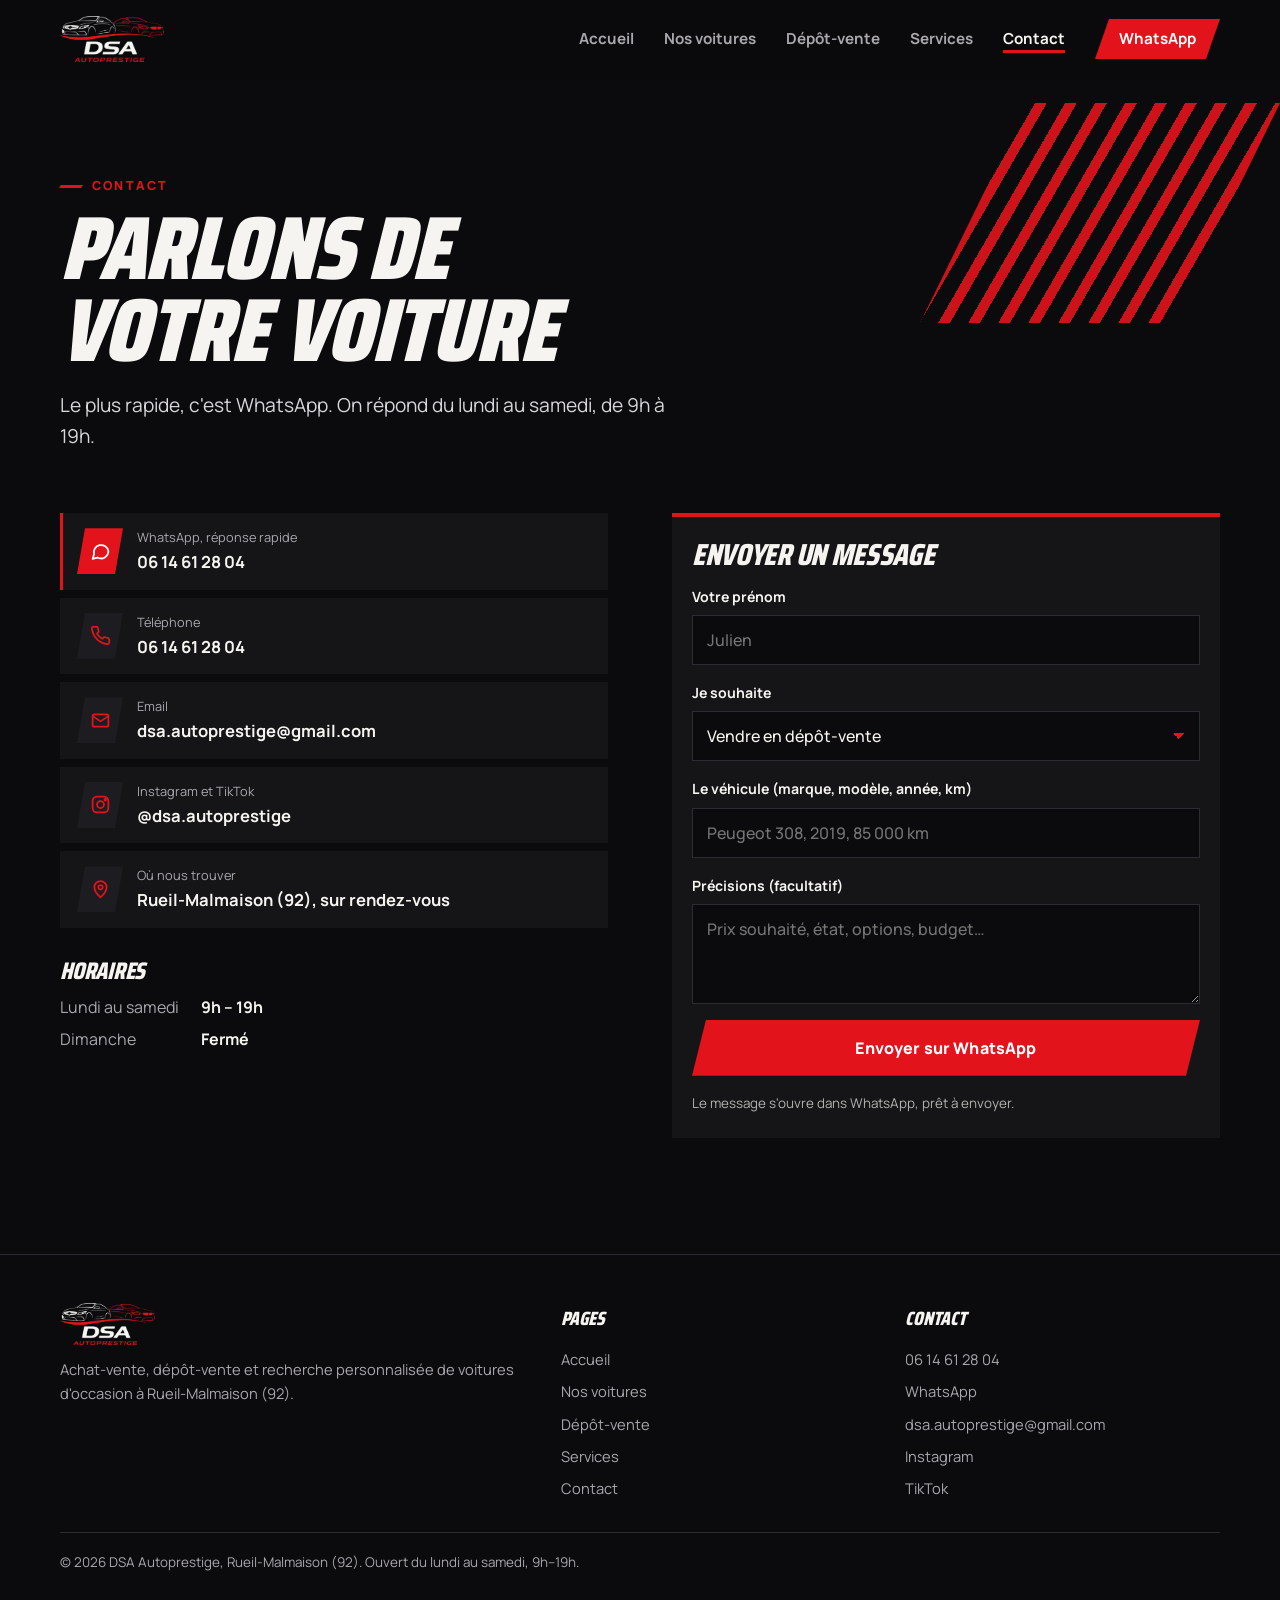
==== commit a716aac8: "Design racing et téléphone : plus rien de coupé (galerie, titres) Co-Authored-By: Claude Opus 5.5 <n" ====
--- a/contact/index.html
+++ b/contact/index.html
@@ -13,8 +13,8 @@
 <meta property="og:url" content="https://dsa-autoprestige.fr/contact/"><meta property="og:image" content="https://dsa-autoprestige.fr/assets/hero-800.webp">
 <link rel="icon" href="/favicon.ico" sizes="48x48"><link rel="icon" type="image/png" sizes="96x96" href="/assets/favicon-96.png"><link rel="icon" type="image/png" sizes="192x192" href="/assets/icon-192.png"><link rel="apple-touch-icon" href="/apple-touch-icon.png">
 <link rel="preconnect" href="https://fonts.googleapis.com"><link rel="preconnect" href="https://fonts.gstatic.com" crossorigin>
-<link rel="stylesheet" href="https://fonts.googleapis.com/css2?family=Saira+Condensed:wght@700;800&family=Manrope:wght@400;500;600;700;800&display=swap">
-<link rel="stylesheet" href="/assets/site.css?v=3">
+<link rel="stylesheet" href="https://fonts.googleapis.com/css2?family=Saira+Condensed:wght@700;800;900&family=Manrope:wght@400;500;600;700;800&display=swap">
+<link rel="stylesheet" href="/assets/site.css?v=4">
 
 </head>
 <body>
@@ -28,6 +28,7 @@
 <main>
 
 <section class="page-head"><div class="wrap">
+  <span class="kick">Contact</span>
   <h1>Parlons de votre voiture</h1>
   <p class="lead">Le plus rapide, c'est WhatsApp. On répond du lundi au samedi, de 9h à 19h.</p>
 </div></section>
@@ -68,6 +69,6 @@
   <a href="/vehicules/"><svg viewBox="0 0 24 24" fill="none" stroke="currentColor" stroke-width="2" stroke-linecap="round" stroke-linejoin="round"><path d="M3 15.5V13l2-4.5c.3-.7 1-1 1.7-1h10.6c.7 0 1.4.3 1.7 1L21 13v2.5c0 .6-.4 1-1 1h-1"/><path d="M5 16.5H4c-.6 0-1-.4-1-1"/><circle cx="7.5" cy="16.5" r="1.8"/><circle cx="16.5" cy="16.5" r="1.8"/><path d="M9.3 16.5h5.4"/></svg>Voitures</a>
   <a class="wa" href="https://wa.me/33614612804" target="_blank" rel="noopener"><svg viewBox="0 0 24 24" fill="none" stroke="currentColor" stroke-width="2" stroke-linecap="round" stroke-linejoin="round"><path d="M21 11.5a8.4 8.4 0 0 1-12.4 7.4L3 20.5l1.6-5.4A8.4 8.4 0 1 1 21 11.5z"/></svg>WhatsApp</a>
 </div>
-<script src="/assets/site.js?v=3" defer></script>
+<script src="/assets/site.js?v=4" defer></script>
 </body>
 </html>
--- a/assets/site.css
+++ b/assets/site.css
@@ -1,269 +1,300 @@
-/* DSA Autoprestige · « showroom de nuit »
-   Les photos des voitures sont la vedette ; le reste reste calme.
-   Couleurs : asphalte, graphite, craie, rouge DSA. */
+/* DSA Autoprestige · « racing de nuit »
+   Noir profond, blanc craie, rouge DSA. Titres italiques condensés, coupes en biais.
+   Règle d'or téléphone : rien ne dépasse, aucune photo coupée. */
+@font-face{font-family:"Saira Repli";src:local("Arial Narrow Bold"),local("ArialNarrow-Bold"),local("Arial Bold"),local("Arial-BoldMT"),local("Arial");font-weight:100 900;size-adjust:78%}
 :root{
-  --asphalte:#0e0e10; --graphite:#18181b; --carbone:#222226; --ligne:#2e2e33;
-  --craie:#f5f3ef; --brume:#a7a5ab; --rouge:#e3131b; --rouge-fonce:#a50e14;
-  --encre:#151517; /* texte sur fond clair */
-  --display:"Saira Condensed","Arial Narrow",Impact,sans-serif;
+  --noir:#0b0b0d; --graphite:#151518; --carbone:#1d1d21; --ligne:#2b2b31;
+  --craie:#f6f4f0; --brume:#a9a7ad; --rouge:#e3131b; --rouge-vif:#ff2a32; --rouge-fonce:#a50e14;
+  --encre:#141416;
+  --display:"Saira Condensed","Saira Repli","Arial Narrow",sans-serif;
   --body:"Manrope",system-ui,-apple-system,"Segoe UI",sans-serif;
-  --gut:20px; --maxw:1200px; --r:18px; --bar:68px;
+  --gut:20px; --maxw:1200px; --r:4px; --bar:68px; --cut:14px;
   color-scheme:dark;
 }
-*{box-sizing:border-box}
-html{-webkit-text-size-adjust:100%;scroll-behavior:smooth;overflow-x:clip}
-@media (prefers-reduced-motion:reduce){html{scroll-behavior:auto}*,*::before{animation:none!important;transition:none!important}}
-body{margin:0;overflow-x:clip;background:var(--asphalte);color:var(--craie);font:16px/1.65 var(--body);padding-bottom:calc(var(--bar) + env(safe-area-inset-bottom,0px))}
+*,*::before,*::after{box-sizing:border-box}
+html{-webkit-text-size-adjust:100%;text-size-adjust:100%;scroll-behavior:smooth}
+@media (prefers-reduced-motion:reduce){html{scroll-behavior:auto}*,*::before,*::after{animation:none!important;transition:none!important}}
+body{margin:0;max-width:100%;overflow-x:hidden;background:var(--noir);color:var(--craie);font:16px/1.65 var(--body);padding-bottom:calc(var(--bar) + env(safe-area-inset-bottom,0px))}
 @media (min-width:960px){body{padding-bottom:0}}
-img{max-width:100%;display:block}
+img{max-width:100%;height:auto;display:block}
 a{color:inherit}
-:focus-visible{outline:2px solid var(--rouge);outline-offset:3px;border-radius:6px}
-.wrap{max-width:var(--maxw);margin:0 auto;padding-inline:var(--gut)}
-h1,h2,h3{font-family:var(--display);font-weight:800;line-height:.95;margin:0;text-wrap:balance;letter-spacing:-.005em}
-h1{font-size:clamp(3rem,13vw,7.2rem);text-transform:uppercase}
-h2{font-size:clamp(2.3rem,8vw,4.4rem);text-transform:uppercase}
-h3{font-size:1.5rem;text-transform:uppercase}
+:focus-visible{outline:2px solid var(--rouge);outline-offset:3px}
+.wrap{width:100%;max-width:var(--maxw);margin:0 auto;padding-inline:max(var(--gut),env(safe-area-inset-left,0px))}
+
+/* aucun enfant de grille/flex ne peut pousser la page plus large que l'écran */
+:where(.wrap,.detail,.two,.head,.cars,.steps,.step,.svc,.svc article,.why,.spec,.zero,.hero,.hero-in,.kpis,.final .wrap,footer .wrap,.btns,.channels,.channel,.info,.gallery,.car,.car .bd,.car .row,form.wa,.promises)>*{min-width:0}
+
+h1,h2,h3{font-family:var(--display);font-weight:800;font-style:italic;line-height:.92;margin:0;text-transform:uppercase;letter-spacing:-.01em;overflow-wrap:break-word;hyphens:manual}
+h1{font-size:clamp(2.5rem,12vw,7rem);font-weight:900}
+h2{font-size:clamp(2.2rem,9.5vw,4.6rem)}
+h3{font-size:1.5rem}
+h1 em,h2 em{font-style:italic;color:var(--rouge)}
 p{margin:0}
-.lead{font-size:clamp(1.05rem,2.6vw,1.22rem);color:#d9d7dc;max-width:52ch}
+.lead{font-size:clamp(1.02rem,2.6vw,1.2rem);color:#d8d6db;max-width:52ch}
 .muted{color:var(--brume)}
-section{padding-block:72px}
-@media (min-width:960px){section{padding-block:120px}}
-.head{display:grid;gap:14px;margin-bottom:36px}
-@media (min-width:960px){.head{grid-template-columns:1.2fr 1fr;align-items:end;gap:48px;margin-bottom:56px}.head p{justify-self:end}}
-.head p{color:var(--brume);max-width:46ch}
+section{padding-block:68px}
+@media (min-width:960px){section{padding-block:116px}}
+.kick{display:inline-flex;align-items:center;gap:10px;font:800 .78rem/1 var(--body);letter-spacing:.18em;text-transform:uppercase;color:var(--rouge);margin-bottom:14px}
+.kick::before{content:"";width:22px;height:3px;background:var(--rouge);transform:skewX(-30deg)}
+.head{display:grid;gap:16px;margin-bottom:34px}
+.head .kick{display:flex}
+@media (min-width:960px){.head{grid-template-columns:1.2fr 1fr;align-items:end;gap:48px;margin-bottom:56px}.head>p{justify-self:end}}
+.head>p{color:var(--brume);max-width:46ch}
 
 /* ---------- en-tête ---------- */
-.top{position:sticky;top:0;z-index:50;background:rgba(14,14,16,.97);border-bottom:1px solid transparent;transition:border-color .2s;padding-top:env(safe-area-inset-top,0px)}
-.top.scrolled{border-bottom-color:var(--ligne)}
+.top{position:sticky;top:0;z-index:50;background:rgba(11,11,13,.97);border-bottom:1px solid transparent;transition:border-color .2s;padding-top:env(safe-area-inset-top,0px)}
+.top::after{content:"";position:absolute;left:0;right:0;bottom:-1px;height:2px;background:linear-gradient(90deg,var(--rouge) 0 28%,transparent 28%);opacity:0;transition:opacity .2s}
+.top.scrolled{border-bottom-color:var(--ligne)}.top.scrolled::after{opacity:1}
 .top .wrap{display:flex;align-items:center;justify-content:space-between;height:64px;gap:16px}
+.brand{flex:none}
 .brand img{height:38px;width:auto}
-.menu-btn{display:inline-grid;place-items:center;width:48px;height:48px;border-radius:14px;border:1px solid var(--ligne);background:var(--graphite);color:var(--craie);cursor:pointer}
+.menu-btn{display:inline-grid;place-items:center;width:48px;height:48px;border:0;background:var(--rouge);color:#fff;cursor:pointer;clip-path:polygon(10px 0,100% 0,calc(100% - 10px) 100%,0 100%);flex:none}
 .menu-btn svg{width:22px;height:22px}
-.nav{position:fixed;inset:calc(64px + env(safe-area-inset-top,0px)) 0 0 0;background:var(--asphalte);padding:24px var(--gut) 48px;display:flex;flex-direction:column;opacity:0;visibility:hidden;transform:translateY(-8px);transition:opacity .2s,transform .2s,visibility .2s;overflow-y:auto}
-.nav.open{opacity:1;visibility:visible;transform:none}
-.nav a{text-decoration:none;font-family:var(--display);font-weight:800;text-transform:uppercase;font-size:2.4rem;line-height:1.1;padding:10px 0;color:var(--craie)}
+.nav{position:fixed;left:0;right:0;bottom:0;top:calc(64px + env(safe-area-inset-top,0px));background:var(--noir);padding:20px var(--gut) calc(28px + env(safe-area-inset-bottom,0px));display:flex;flex-direction:column;opacity:0;visibility:hidden;transition:opacity .2s,visibility .2s;overflow-y:auto;overscroll-behavior:contain}
+.nav.open{opacity:1;visibility:visible}
+.nav a{text-decoration:none;font-family:var(--display);font-style:italic;font-weight:900;text-transform:uppercase;font-size:clamp(2rem,10vw,2.6rem);line-height:1.05;padding:12px 0;color:var(--craie);border-bottom:1px solid var(--ligne)}
 .nav a[aria-current="page"]{color:var(--rouge)}
-.nav .nav-cta{margin-top:auto;text-align:center;background:var(--rouge);border-radius:16px;font-size:1.4rem;padding:16px}
+.nav .nav-cta{margin-top:auto;border:0;text-align:center;background:var(--rouge);font-size:1.5rem;padding:16px;clip-path:polygon(var(--cut) 0,100% 0,calc(100% - var(--cut)) 100%,0 100%)}
 @media (min-width:960px){
   .menu-btn{display:none}
-  .nav{position:static;opacity:1;visibility:visible;transform:none;flex-direction:row;align-items:center;gap:30px;padding:0;background:none;overflow:visible}
-  .nav a{font-family:var(--body);font-weight:600;text-transform:none;font-size:.95rem;padding:6px 0;color:var(--brume)}
+  .nav{position:static;opacity:1;visibility:visible;flex-direction:row;align-items:center;gap:30px;padding:0;background:none;overflow:visible}
+  .nav a{font-family:var(--body);font-style:normal;font-weight:700;text-transform:none;font-size:.95rem;padding:6px 0;color:var(--brume);border:0}
   .nav a:hover,.nav a[aria-current="page"]{color:var(--craie)}
-  .nav a[aria-current="page"]{box-shadow:inset 0 -2px 0 var(--rouge)}
-  .nav .nav-cta{margin:0;padding:11px 20px;font-size:.95rem;color:#fff;font-weight:700;border-radius:999px}
-  .top .wrap{height:76px}.brand img{height:46px}
+  .nav a[aria-current="page"]{box-shadow:inset 0 -3px 0 var(--rouge)}
+  .nav .nav-cta{margin:0;padding:12px 24px;font-size:.95rem;color:#fff}
+  .top .wrap{height:78px}.brand img{height:46px}
 }
 
 /* ---------- barre d'actions mobile ---------- */
-.actionbar{position:fixed;left:0;right:0;bottom:0;z-index:60;display:grid;grid-template-columns:1fr 1fr 1.4fr;gap:8px;padding:9px var(--gut) calc(9px + env(safe-area-inset-bottom,0px));background:rgba(14,14,16,.98);border-top:1px solid var(--ligne)}
-.actionbar a{display:flex;flex-direction:column;align-items:center;justify-content:center;gap:1px;height:50px;border-radius:14px;text-decoration:none;font-size:.72rem;font-weight:700;background:var(--graphite);border:1px solid var(--ligne)}
+.actionbar{position:fixed;left:0;right:0;bottom:0;z-index:60;display:grid;grid-template-columns:1fr 1fr 1.4fr;gap:8px;padding:9px max(var(--gut),env(safe-area-inset-left,0px)) calc(9px + env(safe-area-inset-bottom,0px));background:rgba(11,11,13,.98);border-top:2px solid var(--rouge)}
+.actionbar a{min-width:0;display:flex;flex-direction:column;align-items:center;justify-content:center;gap:1px;height:50px;text-decoration:none;font-size:.72rem;font-weight:800;background:var(--graphite);border:1px solid var(--ligne);border-radius:var(--r)}
 .actionbar a svg{width:20px;height:20px}
-.actionbar a.wa{background:var(--rouge);border-color:var(--rouge);flex-direction:row;gap:8px;font-size:.95rem}
+.actionbar a.wa{background:var(--rouge);border:0;flex-direction:row;gap:8px;font-size:.95rem;clip-path:polygon(10px 0,100% 0,100% 100%,0 100%,0 10px);border-radius:0}
 @media (min-width:960px){.actionbar{display:none}}
 
-/* ---------- boutons ---------- */
-.btn{display:inline-flex;align-items:center;justify-content:center;gap:10px;min-height:54px;padding:0 26px;border-radius:999px;font:700 1rem var(--body);text-decoration:none;border:1px solid var(--ligne);background:var(--graphite);color:var(--craie);cursor:pointer;transition:background .15s,border-color .15s}
-.btn:hover{border-color:#4a4a50}
-.btn.primary{background:var(--rouge);border-color:var(--rouge);color:#fff}
-.btn.primary:hover{background:#c80f17}
-.btn.light{background:var(--craie);border-color:var(--craie);color:var(--encre)}
-.btn.ghost{background:transparent}
+/* ---------- boutons (coupe en biais) ---------- */
+.btn{display:inline-flex;align-items:center;justify-content:center;gap:10px;min-height:56px;padding:0 30px;max-width:100%;font:800 1rem var(--body);letter-spacing:.01em;text-decoration:none;text-align:center;border:0;background:var(--carbone);color:var(--craie);cursor:pointer;clip-path:polygon(var(--cut) 0,100% 0,calc(100% - var(--cut)) 100%,0 100%);transition:background .15s,transform .15s}
+.btn:hover{background:#2a2a30}
+.btn:active{transform:translateY(1px)}
+.btn.primary{background:var(--rouge);color:#fff}
+.btn.primary:hover{background:var(--rouge-vif)}
+.btn.light{background:var(--craie);color:var(--encre)}
+.btn.ghost{background:transparent;box-shadow:inset 0 0 0 2px var(--craie);clip-path:none;border-radius:0}
 .btn svg{width:20px;height:20px}
 .btns{display:flex;flex-wrap:wrap;gap:10px}
-.btns .btn{flex:1 1 220px}
+.btns .btn{flex:1 1 200px}
 @media (min-width:640px){.btns .btn{flex:0 0 auto}}
 
 /* ---------- héros accueil ---------- */
-.hero{position:relative;padding:0;min-height:calc(100svh - 64px - var(--bar));display:flex;align-items:flex-end;overflow:hidden;isolation:isolate}
-.hero picture,.hero>img{position:absolute;inset:0;z-index:-2}
-.hero img{width:100%;height:100%;object-fit:cover;object-position:62% 55%}
-.hero::after{content:"";position:absolute;inset:0;z-index:-1;background:linear-gradient(180deg,rgba(14,14,16,.35) 0%,rgba(14,14,16,0) 28%,rgba(14,14,16,.55) 58%,var(--asphalte) 96%)}
-.hero .wrap{width:100%;padding-block:0 36px;display:grid;gap:18px}
-.hero h1{max-width:9.5ch}
-.hero h1 span{display:block;color:transparent;-webkit-text-stroke:2px var(--craie)}
-.place{display:inline-flex;align-items:center;gap:8px;font-weight:600;font-size:.92rem;color:#e6e4e8}
-.place::before{content:"";width:8px;height:8px;border-radius:50%;background:var(--rouge);box-shadow:0 0 0 4px rgba(227,19,27,.25)}
+.hero{padding:0;position:relative;overflow:hidden}
+.hero-photo{position:relative;aspect-ratio:1/1;max-height:62svh;margin-inline:auto;background:#000}
+.hero-photo picture,.hero-photo img{width:100%;height:100%}
+.hero-photo img{object-fit:cover;object-position:50% 70%}
+.hero-photo::after{content:"";position:absolute;inset:0;background:linear-gradient(180deg,rgba(11,11,13,.25) 0%,rgba(11,11,13,0) 30%,rgba(11,11,13,0) 62%,var(--noir) 100%)}
+.hero-photo .stripe{position:absolute;z-index:2;left:-10%;right:-10%;bottom:16%;height:14px;background:var(--rouge);transform:rotate(-6deg);box-shadow:0 18px 0 -10px var(--craie)}
+.hero-in{position:relative;z-index:3;display:grid;gap:18px;margin-top:-34px;padding-bottom:44px}
+.hero h1{max-width:100%;text-shadow:0 2px 24px rgba(0,0,0,.45)}
+.hero h1 em{display:block}
+.place{display:inline-flex;align-items:center;gap:8px;font-weight:800;font-size:.78rem;letter-spacing:.18em;text-transform:uppercase;color:#e9e7eb}
+.place::before{content:"";width:9px;height:9px;border-radius:50%;background:var(--rouge);box-shadow:0 0 0 4px rgba(227,19,27,.28);animation:pulse 2s infinite}
+@keyframes pulse{50%{box-shadow:0 0 0 8px rgba(227,19,27,0)}}
+.kpis{display:grid;grid-template-columns:repeat(3,1fr);gap:10px}
+.kpis div{border-left:4px solid var(--rouge);padding:2px 0 2px 10px}
+.kpis b{display:block;font:italic 900 clamp(1.5rem,7vw,2.2rem)/1 var(--display)}
+.kpis span{display:block;font-size:.72rem;line-height:1.3;color:var(--brume);margin-top:4px}
+.live{display:inline-flex;align-items:center;gap:10px;font-weight:700;font-size:.95rem}
+.live b{font:italic 900 1.7rem/1 var(--display);color:var(--rouge)}
 @media (min-width:960px){
-  .hero{min-height:min(88vh,860px)}
-  .hero::after{background:linear-gradient(90deg,var(--asphalte) 0%,rgba(14,14,16,.88) 30%,rgba(14,14,16,.15) 62%,rgba(14,14,16,0) 100%),linear-gradient(0deg,var(--asphalte) 0%,rgba(14,14,16,0) 25%)}
-  .hero img{object-position:75% 55%}
-  .hero .wrap{padding-block:0 96px}
-  .hero h1 span{-webkit-text-stroke-width:2.5px}
+  .hero{display:grid;grid-template-columns:1fr 1fr;align-items:center;min-height:min(86vh,840px)}
+  .hero-photo{order:2;max-height:none;height:100%;width:100%;aspect-ratio:auto;clip-path:polygon(16% 0,100% 0,100% 100%,0 100%)}
+  .hero-photo img{object-position:60% 60%}
+  .hero-photo::after{background:linear-gradient(90deg,var(--noir) 0%,rgba(11,11,13,0) 30%),linear-gradient(0deg,var(--noir) 0%,rgba(11,11,13,0) 22%)}
+  .hero-photo .stripe{left:-4%;right:auto;width:60%;bottom:12%}
+  .hero-in{order:1;margin:0;padding:60px 0 60px max(var(--gut),calc((100vw - var(--maxw)) / 2 + var(--gut)));max-width:none;gap:22px}
+  .hero h1{font-size:clamp(4rem,7vw,7rem)}
+  .kpis{max-width:460px}
 }
-.live{display:inline-flex;align-items:center;gap:10px;font-weight:700}
-.live b{font-family:var(--display);font-size:1.6rem;color:var(--rouge);line-height:1}
+
+/* ---------- bandeau défilant ---------- */
+.ticker{overflow:hidden;background:var(--rouge);color:#fff;padding:12px 0;border-block:2px solid var(--noir)}
+.ticker>div{display:flex;width:max-content;animation:tick 26s linear infinite}
+.ticker span{flex:none;font:italic 900 1.15rem/1 var(--display);text-transform:uppercase;letter-spacing:.02em;padding-right:34px;display:inline-flex;align-items:center;gap:34px;white-space:nowrap}
+.ticker span::after{content:"";width:10px;height:10px;background:#fff;transform:skewX(-20deg)}
+@keyframes tick{to{transform:translateX(-50%)}}
 
 /* ---------- bande d'engagements ---------- */
-.promises{display:grid;grid-template-columns:repeat(2,1fr);border-block:1px solid var(--ligne)}
-.promises div{padding:22px 4px;border-bottom:1px solid var(--ligne)}
-.promises div:nth-child(odd){border-right:1px solid var(--ligne);padding-right:16px}
-.promises div:nth-child(even){padding-left:16px}
-.promises div:nth-last-child(-n+2){border-bottom:0}
-.promises strong{display:block;font-family:var(--display);font-size:1.5rem;text-transform:uppercase;line-height:1.05}
-.promises span{font-size:.88rem;color:var(--brume)}
-@media (min-width:960px){.promises{grid-template-columns:repeat(4,1fr)}.promises div{border-bottom:0;padding:30px 24px!important;border-right:1px solid var(--ligne)}.promises div:last-child{border-right:0}}
+.promises{display:grid;grid-template-columns:repeat(2,minmax(0,1fr));gap:10px;padding-bottom:12px}
+.promises div{padding:18px 14px;background:var(--graphite);border-left:4px solid var(--rouge)}
+.promises strong{display:block;font:italic 800 1.35rem/1.05 var(--display);text-transform:uppercase}
+.promises span{display:block;font-size:.84rem;line-height:1.4;color:var(--brume);margin-top:4px}
+@media (min-width:960px){.promises{grid-template-columns:repeat(4,1fr);gap:16px}.promises div{padding:26px 22px}}
 
 /* ---------- photo qui n'est jamais coupée ---------- */
 .shot{position:relative;overflow:hidden;background:#000;isolation:isolate}
-.shot::before{content:"";position:absolute;inset:-30px;z-index:-1;background:var(--bg) center/cover no-repeat;filter:blur(26px) brightness(.55) saturate(1.1)}
+.shot::before{content:"";position:absolute;inset:-30px;z-index:-1;background:var(--bg) center/cover no-repeat;filter:blur(26px) brightness(.5) saturate(1.1)}
 .shot img{width:100%;height:100%;object-fit:contain}
 
 /* ---------- voitures ---------- */
-.cars{display:grid;gap:22px;grid-template-columns:1fr}
-@media (min-width:680px){.cars{grid-template-columns:repeat(2,1fr)}}
-@media (min-width:1060px){.cars{grid-template-columns:repeat(3,1fr)}}
-.cars.rail{grid-auto-flow:column;grid-auto-columns:84%;grid-template-columns:none;overflow-x:auto;scroll-snap-type:x mandatory;padding-bottom:10px;margin-inline:calc(var(--gut) * -1);padding-inline:var(--gut);scroll-padding-inline:var(--gut);scrollbar-width:none}
-.cars.rail::-webkit-scrollbar{display:none}
-.cars.rail>*{scroll-snap-align:start}
-@media (min-width:680px){.cars.rail{grid-auto-columns:46%}}
-@media (min-width:1060px){.cars.rail{grid-auto-flow:row;grid-template-columns:repeat(3,1fr);overflow:visible;margin:0;padding:0}}
-.car{display:flex;flex-direction:column;text-decoration:none;border-radius:var(--r);overflow:hidden;background:var(--graphite);border:1px solid var(--ligne);transition:border-color .2s}
-.car:hover{border-color:#47474d}
+.cars{display:grid;gap:20px;grid-template-columns:minmax(0,1fr)}
+@media (min-width:680px){.cars{grid-template-columns:repeat(2,minmax(0,1fr))}}
+@media (min-width:1060px){.cars{grid-template-columns:repeat(3,minmax(0,1fr))}.cars[data-limit="4"]{grid-template-columns:repeat(2,minmax(0,1fr))}}
+.car{position:relative;display:flex;flex-direction:column;text-decoration:none;overflow:hidden;background:var(--graphite);border-bottom:3px solid var(--rouge);transition:transform .2s,box-shadow .2s}
+.car:hover{transform:translateY(-3px);box-shadow:0 18px 40px rgba(0,0,0,.45)}
 .car .shot{aspect-ratio:4/3}
-.car .tag{position:absolute;top:12px;left:12px;font-size:.75rem;font-weight:800;padding:6px 11px;border-radius:999px;background:rgba(14,14,16,.78);color:var(--craie);display:inline-flex;align-items:center;gap:6px}
+.car .tag{position:absolute;top:12px;left:0;font-size:.74rem;font-weight:800;letter-spacing:.06em;text-transform:uppercase;padding:7px 16px 7px 12px;background:rgba(11,11,13,.85);color:var(--craie);display:inline-flex;align-items:center;gap:7px;clip-path:polygon(0 0,100% 0,calc(100% - 8px) 100%,0 100%)}
 .car .tag::before{content:"";width:7px;height:7px;border-radius:50%;background:#33c26f}
 .car .tag.res::before{background:#f0a92a}
 .car .tag.sold{background:var(--rouge)}.car .tag.sold::before{background:#fff}
-.car .n{position:absolute;right:12px;bottom:12px;font-size:.75rem;font-weight:700;background:rgba(14,14,16,.78);padding:5px 10px;border-radius:999px}
+.car .n{position:absolute;right:12px;bottom:12px;font-size:.74rem;font-weight:800;background:rgba(11,11,13,.8);padding:5px 10px}
 .car .bd{padding:18px 18px 20px;display:grid;gap:6px;flex:1;align-content:start}
-.car h3{font-size:1.65rem}
-.car .ver{color:var(--brume);font-size:.9rem;line-height:1.35}
-.car .row{display:flex;align-items:end;justify-content:space-between;gap:12px;margin-top:10px;padding-top:14px;border-top:1px solid var(--ligne)}
-.car .facts{font-size:.85rem;color:#d4d2d7;line-height:1.5;display:grid}
-.car .facts span{white-space:nowrap}
-.price{font-family:var(--display);font-weight:800;font-size:2rem;line-height:1;color:var(--craie);white-space:nowrap}
-.car .price{color:var(--rouge)}
-.car.sold{opacity:.7}
-.empty{grid-column:1/-1;text-align:center;color:var(--brume);border:1px dashed var(--ligne);border-radius:var(--r);padding:40px 20px}
+.car h3{font-size:1.75rem;line-height:.95}
+.car .ver{color:var(--brume);font-size:.88rem;line-height:1.35;overflow-wrap:anywhere}
+.car .row{display:flex;flex-wrap:wrap;align-items:end;justify-content:space-between;gap:10px 12px;margin-top:10px;padding-top:14px;border-top:1px solid var(--ligne)}
+.car .facts{font-size:.84rem;color:#d4d2d7;line-height:1.5;display:grid}
+.price{font-family:var(--display);font-style:italic;font-weight:900;font-size:2rem;line-height:1;color:var(--craie);white-space:nowrap}
+.car .price{background:var(--rouge);color:#fff;padding:8px 16px 6px;font-size:1.6rem;clip-path:polygon(10px 0,100% 0,calc(100% - 10px) 100%,0 100%)}
+.car.sold{opacity:.72}
+.empty{grid-column:1/-1;text-align:center;color:var(--brume);border:1px dashed var(--ligne);padding:40px 20px}
 .empty a{color:var(--craie)}
-.skel{background:linear-gradient(90deg,var(--graphite),var(--carbone),var(--graphite));background-size:200% 100%;animation:sk 1.2s infinite;border-radius:var(--r);min-height:380px}
+.skel{background:linear-gradient(90deg,var(--graphite),var(--carbone),var(--graphite));background-size:200% 100%;animation:sk 1.2s infinite;min-height:360px}
 @keyframes sk{to{background-position:-200% 0}}
-.filters{display:flex;gap:8px;overflow-x:auto;padding-bottom:6px;margin-bottom:22px;scrollbar-width:none}
+.filters{display:flex;gap:8px;overflow-x:auto;padding-bottom:6px;margin:0 calc(var(--gut) * -1) 22px;padding-inline:var(--gut);scrollbar-width:none}
 .filters::-webkit-scrollbar{display:none}
-.filters button,.filters select{flex:none;min-height:44px;padding:0 16px;border-radius:999px;border:1px solid var(--ligne);background:var(--graphite);color:var(--craie);font:600 .92rem var(--body);cursor:pointer}
-.filters button[aria-pressed="true"]{background:var(--craie);color:var(--encre);border-color:var(--craie)}
+.filters button,.filters select{flex:none;min-height:44px;padding:0 18px;border:1px solid var(--ligne);border-radius:0;background:var(--graphite);color:var(--craie);font:700 .9rem var(--body);cursor:pointer}
+.filters button[aria-pressed="true"]{background:var(--rouge);border-color:var(--rouge);color:#fff}
+@media (min-width:960px){.filters{margin-inline:0;padding-inline:0;flex-wrap:wrap}}
 
 /* ---------- section claire ---------- */
-.light{background:var(--craie);color:var(--encre)}
-.light .muted,.light .head p{color:#5d5b62}
-.light .btn{background:var(--encre);color:var(--craie);border-color:var(--encre)}
-.light .btn.primary{background:var(--rouge);border-color:var(--rouge);color:#fff}
-
-/* ---------- étapes (vraie séquence) ---------- */
+.light{background:var(--craie);color:var(--encre);position:relative}
+.light::before{content:"";position:absolute;top:0;left:0;width:38%;height:6px;background:var(--rouge)}
+.light .muted,.light .head>p{color:#5d5b62}
+.light .btn{background:var(--encre);color:var(--craie)}
+.light .btn.primary{background:var(--rouge);color:#fff}
+
+/* ---------- étapes ---------- */
 .steps{display:grid;gap:0;counter-reset:s}
-.step{display:grid;grid-template-columns:56px 1fr;gap:4px 16px;padding:22px 0;border-top:1px solid rgba(21,21,23,.14)}
-.step:last-child{border-bottom:1px solid rgba(21,21,23,.14)}
-.step::before{counter-increment:s;content:counter(s);grid-row:span 2;font-family:var(--display);font-weight:800;font-size:3rem;line-height:.9;color:var(--rouge)}
+.step{display:grid;grid-template-columns:60px minmax(0,1fr);gap:4px 14px;padding:22px 0;border-top:1px solid rgba(20,20,22,.14)}
+.step:last-child{border-bottom:1px solid rgba(20,20,22,.14)}
+.step::before{counter-increment:s;content:"0" counter(s);grid-row:span 2;font:italic 900 2.8rem/.9 var(--display);color:var(--rouge)}
 .step h3{font-size:1.45rem}
-.step p{color:#55535a;font-size:.98rem}
-@media (min-width:960px){.steps{grid-template-columns:repeat(4,1fr);gap:28px}.step{grid-template-columns:1fr;border-bottom:0!important;padding-top:26px}.step::before{grid-row:auto;font-size:4rem;margin-bottom:8px}}
-.zero{display:grid;gap:10px;margin-top:36px;padding:26px;border-radius:var(--r);background:var(--encre);color:var(--craie)}
-.zero strong{font-family:var(--display);font-size:clamp(3.4rem,14vw,6rem);line-height:.85;color:var(--rouge)}
-@media (min-width:760px){.zero{grid-template-columns:auto 1fr;align-items:center;gap:28px;padding:32px 36px}}
+.step p{color:#55535a;font-size:.97rem}
+@media (min-width:960px){.steps{grid-template-columns:repeat(4,1fr);gap:28px}.step{grid-template-columns:1fr;border-bottom:0!important;padding-top:26px}.step::before{grid-row:auto;font-size:4.4rem;margin-bottom:8px}}
+.zero{display:grid;gap:10px;margin-top:36px;padding:26px 22px;background:var(--encre);color:var(--craie);border-left:6px solid var(--rouge)}
+.zero strong{font:italic 900 clamp(3.4rem,15vw,6rem)/.85 var(--display);color:var(--rouge)}
+@media (min-width:760px){.zero{grid-template-columns:auto minmax(0,1fr);align-items:center;gap:28px;padding:32px 36px}}
 
 /* ---------- services ---------- */
-.svc{display:grid;gap:0}
-.svc article{display:grid;gap:12px;padding:30px 0;border-top:1px solid var(--ligne)}
-.svc article:last-child{border-bottom:1px solid var(--ligne)}
-.svc h3{font-size:clamp(1.9rem,6vw,2.6rem)}
-.svc .tagline{color:var(--rouge);font-weight:700}
+.svc{display:grid;gap:12px}
+.svc article{position:relative;display:grid;gap:12px;padding:26px 22px 26px;background:var(--graphite);border-left:4px solid var(--rouge)}
+.svc h3{font-size:clamp(1.9rem,7.5vw,2.6rem)}
+.svc .tagline{color:var(--rouge-vif);font-weight:800}
 .svc ul{margin:4px 0 0;padding:0;list-style:none;display:grid;gap:6px;color:#d4d2d7}
 .svc li{padding-left:22px;position:relative}
-.svc li::before{content:"";position:absolute;left:0;top:.62em;width:10px;height:2px;background:var(--rouge)}
-.svc a.more{justify-self:start;margin-top:6px;font-weight:700;text-decoration:none;border-bottom:2px solid var(--rouge);padding-bottom:2px}
-@media (min-width:960px){.svc article{grid-template-columns:1fr 1.2fr 1fr;gap:40px;align-items:start;padding:44px 0}}
+.svc li::before{content:"";position:absolute;left:0;top:.62em;width:11px;height:3px;background:var(--rouge);transform:skewX(-30deg)}
+.svc a.more{justify-self:start;margin-top:6px;font-weight:800;text-decoration:none;border-bottom:3px solid var(--rouge);padding-bottom:2px}
+@media (min-width:960px){.svc article{grid-template-columns:1fr 1.2fr 1fr;gap:40px;align-items:start;padding:40px 36px}}
 .why{display:grid;gap:26px}
-@media (min-width:760px){.why{grid-template-columns:repeat(2,1fr)}}
-@media (min-width:1060px){.why{grid-template-columns:repeat(4,1fr)}}
-.why h3{font-size:1.6rem;margin-bottom:8px}
+@media (min-width:760px){.why{grid-template-columns:repeat(2,minmax(0,1fr))}}
+@media (min-width:1060px){.why{grid-template-columns:repeat(4,minmax(0,1fr))}}
+.why>div{padding-top:16px;border-top:3px solid var(--rouge)}
+.why h3{font-size:1.7rem;margin-bottom:8px}
 .why p{color:var(--brume);font-size:.97rem}
 
 /* ---------- pages intérieures ---------- */
-.page-head{padding-block:48px 12px}
-.page-head h1{font-size:clamp(2.8rem,11vw,5.6rem);max-width:12ch}
+.page-head{position:relative;padding-block:44px 16px;overflow:hidden}
+.page-head::after{content:"";position:absolute;right:-60px;top:24px;width:200px;height:120px;background:repeating-linear-gradient(-60deg,var(--rouge) 0 10px,transparent 10px 26px);opacity:.35;pointer-events:none;clip-path:polygon(30% 0,100% 0,70% 100%,0 100%)}
+.page-head .wrap{position:relative;z-index:1}
+.page-head h1{font-size:clamp(2.6rem,11vw,5.6rem);max-width:12ch}
 .page-head .lead{margin-top:18px}
-@media (min-width:960px){.page-head{padding-block:90px 20px}}
+@media (min-width:960px){.page-head{padding-block:90px 24px}.page-head::after{width:360px;height:220px;right:0;opacity:.9}}
 
 /* ---------- fiche voiture ---------- */
-.detail{display:grid;gap:26px;padding-top:12px}
-@media (min-width:960px){.detail{grid-template-columns:1.35fr 1fr;align-items:start;gap:44px}.info{position:sticky;top:100px}}
-.gallery .shot{aspect-ratio:4/3;border-radius:var(--r);cursor:zoom-in}
-.gallery .navp{position:absolute;top:50%;transform:translateY(-50%);width:46px;height:46px;border-radius:50%;border:0;background:rgba(14,14,16,.72);color:#fff;font-size:1.6rem;line-height:1;cursor:pointer;display:grid;place-items:center}
-.gallery .prev{left:12px}.gallery .next{right:12px}
-.gallery .pos{position:absolute;right:12px;bottom:12px;font-size:.8rem;font-weight:700;background:rgba(14,14,16,.78);padding:5px 10px;border-radius:999px}
-.gallery .tag{position:absolute;top:12px;left:12px;font-size:.78rem;font-weight:800;padding:6px 12px;border-radius:999px;background:var(--rouge)}
-.gallery .thumbs{display:flex;gap:8px;overflow-x:auto;margin-top:10px;padding-bottom:4px;scrollbar-width:thin}
-.gallery .thumbs button{flex:none;width:84px;height:63px;border-radius:10px;overflow:hidden;border:2px solid transparent;padding:0;background:#000;cursor:pointer;opacity:.6}
+.detail{display:grid;grid-template-columns:minmax(0,1fr);gap:26px;padding-top:12px}
+@media (min-width:960px){.detail{grid-template-columns:minmax(0,1.35fr) minmax(0,1fr);align-items:start;gap:44px}.info{position:sticky;top:100px}}
+.gallery{min-width:0;max-width:100%}
+.gallery .shot{aspect-ratio:4/3;cursor:zoom-in;border-bottom:3px solid var(--rouge)}
+.gallery .navp{position:absolute;top:50%;transform:translateY(-50%);width:46px;height:46px;border:0;background:rgba(11,11,13,.75);color:#fff;font-size:1.6rem;line-height:1;cursor:pointer;display:grid;place-items:center}
+.gallery .prev{left:0;clip-path:polygon(0 0,100% 0,calc(100% - 8px) 100%,0 100%)}
+.gallery .next{right:0;clip-path:polygon(8px 0,100% 0,100% 100%,0 100%)}
+.gallery .pos{position:absolute;right:12px;bottom:12px;font-size:.78rem;font-weight:800;background:rgba(11,11,13,.8);padding:5px 10px}
+.gallery .tag{position:absolute;top:12px;left:0;font-size:.78rem;font-weight:800;text-transform:uppercase;letter-spacing:.06em;padding:7px 16px 7px 12px;background:var(--rouge);clip-path:polygon(0 0,100% 0,calc(100% - 8px) 100%,0 100%)}
+.gallery .thumbs{display:flex;gap:8px;overflow-x:auto;margin-top:10px;padding-bottom:4px;scrollbar-width:thin;max-width:100%}
+.gallery .thumbs button{flex:none;width:84px;height:63px;overflow:hidden;border:2px solid transparent;padding:0;background:#000;cursor:pointer;opacity:.55}
 .gallery .thumbs button[aria-current="true"]{border-color:var(--rouge);opacity:1}
 .gallery .thumbs img{width:100%;height:100%;object-fit:cover}
 .info{display:grid;gap:18px;align-content:start}
-.info h1{font-size:clamp(2.4rem,9vw,4rem)}
-.info .price{font-size:clamp(2.6rem,10vw,3.4rem);color:var(--rouge)}
-.spec{display:grid;grid-template-columns:1fr 1fr;border-top:1px solid var(--ligne)}
-.spec div{padding:14px 0;border-bottom:1px solid var(--ligne)}
-.spec div:nth-child(odd){padding-right:12px;border-right:1px solid var(--ligne)}
-.spec div:nth-child(even){padding-left:16px}
-.spec span{display:block;font-size:.8rem;color:var(--brume)}
-.spec strong{font-size:1.08rem}
-.plus{display:inline-flex;align-self:start;justify-self:start;gap:8px;align-items:center;font-weight:700;font-size:.92rem;padding:8px 14px;border-radius:999px;border:1px solid var(--rouge);color:#ffd9da}
-.desc{white-space:pre-line;color:#d9d7dc;line-height:1.7}
-.back{display:inline-flex;align-items:center;gap:8px;color:var(--brume);text-decoration:none;font-weight:600;font-size:.95rem;margin-top:20px}
+.info h1{font-size:clamp(2.4rem,10vw,4rem)}
+.info .price{justify-self:start;background:var(--rouge);color:#fff;padding:10px 22px 8px;font-size:clamp(2.2rem,10vw,3rem);clip-path:polygon(12px 0,100% 0,calc(100% - 12px) 100%,0 100%)}
+.spec{display:grid;grid-template-columns:repeat(2,minmax(0,1fr));gap:8px}
+.spec div{padding:12px 14px;background:var(--graphite);border-left:3px solid var(--rouge)}
+.spec span{display:block;font-size:.76rem;letter-spacing:.06em;text-transform:uppercase;color:var(--brume)}
+.spec strong{font-size:1.06rem}
+.plus{display:inline-flex;align-self:start;justify-self:start;max-width:100%;gap:8px;align-items:center;font-weight:800;font-size:.9rem;padding:8px 14px;border:2px solid var(--rouge);color:#ffd9da}
+.desc{white-space:pre-line;color:#d9d7dc;line-height:1.7;overflow-wrap:anywhere}
+.back{display:inline-flex;align-items:center;gap:8px;color:var(--brume);text-decoration:none;font-weight:700;font-size:.95rem;margin-top:20px}
 .lightbox{position:fixed;inset:0;z-index:100;background:rgba(0,0,0,.96);display:grid;place-items:center;padding:env(safe-area-inset-top,0px) 0 env(safe-area-inset-bottom,0px)}
 .lightbox[hidden]{display:none}
-.lightbox img{max-width:100vw;max-height:88vh;object-fit:contain}
-.lightbox button{position:absolute;border:0;background:rgba(255,255,255,.12);color:#fff;width:50px;height:50px;border-radius:50%;font-size:1.6rem;cursor:pointer}
+.lightbox img{max-width:100vw;max-height:84vh;object-fit:contain}
+.lightbox button{position:absolute;border:0;background:rgba(255,255,255,.14);color:#fff;width:50px;height:50px;border-radius:50%;font-size:1.6rem;cursor:pointer}
 .lightbox .x{top:calc(14px + env(safe-area-inset-top,0px));right:14px}
-.lightbox .lp{left:12px;top:50%;transform:translateY(-50%)}
-.lightbox .ln{right:12px;top:50%;transform:translateY(-50%)}
-.lightbox .lc{position:absolute;bottom:calc(18px + env(safe-area-inset-bottom,0px));left:0;right:0;text-align:center;font-weight:700;color:#ddd}
+.lightbox .lp{left:10px;top:50%;transform:translateY(-50%)}
+.lightbox .ln{right:10px;top:50%;transform:translateY(-50%)}
+.lightbox .lc{position:absolute;bottom:calc(18px + env(safe-area-inset-bottom,0px));left:0;right:0;text-align:center;font-weight:800;color:#ddd}
 
 /* ---------- FAQ ---------- */
 .faq{display:grid}
-.faq details{border-top:1px solid rgba(21,21,23,.14)}
-.faq details:last-child{border-bottom:1px solid rgba(21,21,23,.14)}
-.faq summary{cursor:pointer;list-style:none;padding:20px 0;font-weight:700;font-size:1.06rem;display:flex;justify-content:space-between;gap:16px}
+.faq details{border-top:1px solid rgba(20,20,22,.14)}
+.faq details:last-child{border-bottom:1px solid rgba(20,20,22,.14)}
+.faq summary{cursor:pointer;list-style:none;padding:20px 0;font-weight:800;font-size:1.04rem;display:flex;justify-content:space-between;gap:16px}
 .faq summary::-webkit-details-marker{display:none}
-.faq summary::after{content:"+";color:var(--rouge);font-size:1.6rem;line-height:1;transition:transform .2s}
+.faq summary::after{content:"+";flex:none;color:var(--rouge);font-size:1.7rem;line-height:1;transition:transform .2s}
 .faq details[open] summary::after{transform:rotate(45deg)}
 .faq details p{padding-bottom:20px;color:#55535a;max-width:64ch}
 
 /* ---------- contact & formulaires ---------- */
-.two{display:grid;gap:36px}
-@media (min-width:960px){.two{grid-template-columns:1fr 1fr;gap:64px;align-items:start}}
-.channels{display:grid;border-top:1px solid var(--ligne)}
-.channel{display:flex;align-items:center;gap:16px;padding:18px 0;border-bottom:1px solid var(--ligne);text-decoration:none}
-.channel .ic{width:48px;height:48px;border-radius:50%;background:var(--graphite);border:1px solid var(--ligne);display:grid;place-items:center;flex:none}
+.two{display:grid;grid-template-columns:minmax(0,1fr);gap:36px}
+@media (min-width:960px){.two{grid-template-columns:repeat(2,minmax(0,1fr));gap:64px;align-items:start}}
+.channels{display:grid;gap:8px}
+.channel{display:flex;align-items:center;gap:14px;padding:14px;background:var(--graphite);text-decoration:none;border-left:3px solid transparent;transition:border-color .15s}
+.channel:hover{border-left-color:var(--rouge)}
+.channel>div{min-width:0}
+.channel .ic{width:46px;height:46px;background:var(--carbone);display:grid;place-items:center;flex:none;clip-path:polygon(8px 0,100% 0,calc(100% - 8px) 100%,0 100%)}
 .channel .ic svg{width:21px;height:21px;color:var(--rouge)}
-.channel span{display:block;font-size:.82rem;color:var(--brume)}
-.channel strong{font-size:1.1rem;word-break:break-word}
-.channel:first-child .ic{background:var(--rouge);border-color:var(--rouge)}
+.channel span{display:block;font-size:.8rem;color:var(--brume)}
+.channel strong{display:block;font-size:1.04rem;overflow-wrap:anywhere}
+.channel:first-child{border-left-color:var(--rouge)}
+.channel:first-child .ic{background:var(--rouge)}
 .channel:first-child .ic svg{color:#fff}
-form.wa{display:grid;gap:16px;padding:24px;border-radius:var(--r);background:var(--graphite);border:1px solid var(--ligne)}
-.light form.wa{background:#fff;border-color:#e3e0da}
-form.wa h3{font-size:1.8rem}
-form.wa label{display:grid;gap:7px;font-size:.9rem;font-weight:600}
-form.wa input,form.wa select,form.wa textarea{font:500 16px var(--body);color:inherit;background:transparent;border:1px solid var(--ligne);border-radius:12px;padding:13px 14px;width:100%}
-.light form.wa input,.light form.wa select,.light form.wa textarea{border-color:#d6d2cb;background:#faf9f7}
+form.wa{display:grid;gap:16px;padding:24px 20px;background:var(--graphite);border-top:4px solid var(--rouge)}
+.light form.wa{background:#fff}
+form.wa h3{font-size:1.9rem}
+form.wa label{display:grid;gap:7px;font-size:.88rem;font-weight:700}
+form.wa input,form.wa select,form.wa textarea{font:500 16px var(--body);color:inherit;background:var(--noir);border:1px solid var(--ligne);border-radius:0;padding:13px 14px;width:100%;min-width:0;-webkit-appearance:none;appearance:none}
+form.wa select{background-image:linear-gradient(45deg,transparent 50%,var(--rouge) 50%),linear-gradient(135deg,var(--rouge) 50%,transparent 50%);background-position:calc(100% - 20px) 50%,calc(100% - 14px) 50%;background-size:6px 6px;background-repeat:no-repeat;padding-right:40px}
+form.wa input:focus,form.wa select:focus,form.wa textarea:focus{outline:0;border-color:var(--rouge)}
+.light form.wa input,.light form.wa select,.light form.wa textarea{border-color:#d6d2cb;background-color:#faf9f7}
 form.wa textarea{min-height:100px;resize:vertical}
 form.wa .note{font-size:.84rem;opacity:.7}
-form.wa .err{color:#ff7d7d;font-weight:600;font-size:.92rem}
+form.wa .err{color:#ff7d7d;font-weight:700;font-size:.92rem}
 .light form.wa .err{color:var(--rouge-fonce)}
 .hours{display:grid;grid-template-columns:auto 1fr;gap:6px 22px}
 .hours span{color:var(--brume)}
 
 /* ---------- appel final ---------- */
-.final{background:var(--rouge);color:#fff;padding-block:64px}
-.final .wrap{display:grid;gap:24px}
+.final{position:relative;overflow:hidden;background:var(--rouge);color:#fff;padding-block:64px}
+.final::before{content:"";position:absolute;right:-40px;top:-20px;bottom:-20px;width:46%;background:repeating-linear-gradient(-60deg,rgba(0,0,0,.18) 0 14px,transparent 14px 34px);pointer-events:none}
+.final .wrap{position:relative;display:grid;gap:24px}
 .final h2{max-width:14ch}
-.final p{color:#ffe0e1;max-width:46ch}
+.final p{color:#ffe3e4;max-width:46ch}
+.final .btn.light{background:var(--noir);color:#fff}
 @media (min-width:960px){.final{padding-block:96px}.final .wrap{grid-template-columns:1.4fr 1fr;align-items:end}.final .btns{justify-content:flex-end}}
 
 /* ---------- pied de page ---------- */
-footer{padding-block:48px;color:var(--brume);font-size:.92rem}
+footer{padding-block:48px;color:var(--brume);font-size:.92rem;border-top:1px solid var(--ligne)}
 footer .wrap{display:grid;gap:28px}
 @media (min-width:860px){footer .wrap{grid-template-columns:1.5fr 1fr 1fr}}
 footer img{height:42px;width:auto;margin-bottom:12px}
-footer h4{margin:0 0 10px;color:var(--craie);font-size:.95rem}
-footer a{text-decoration:none;display:block;padding:3px 0}
+footer h4{margin:0 0 10px;color:var(--craie);font:italic 800 1.2rem var(--display);text-transform:uppercase}
+footer a{text-decoration:none;display:block;padding:4px 0;overflow-wrap:anywhere}
 footer a:hover{color:var(--craie)}
 footer .legal{grid-column:1/-1;border-top:1px solid var(--ligne);padding-top:18px;font-size:.84rem}
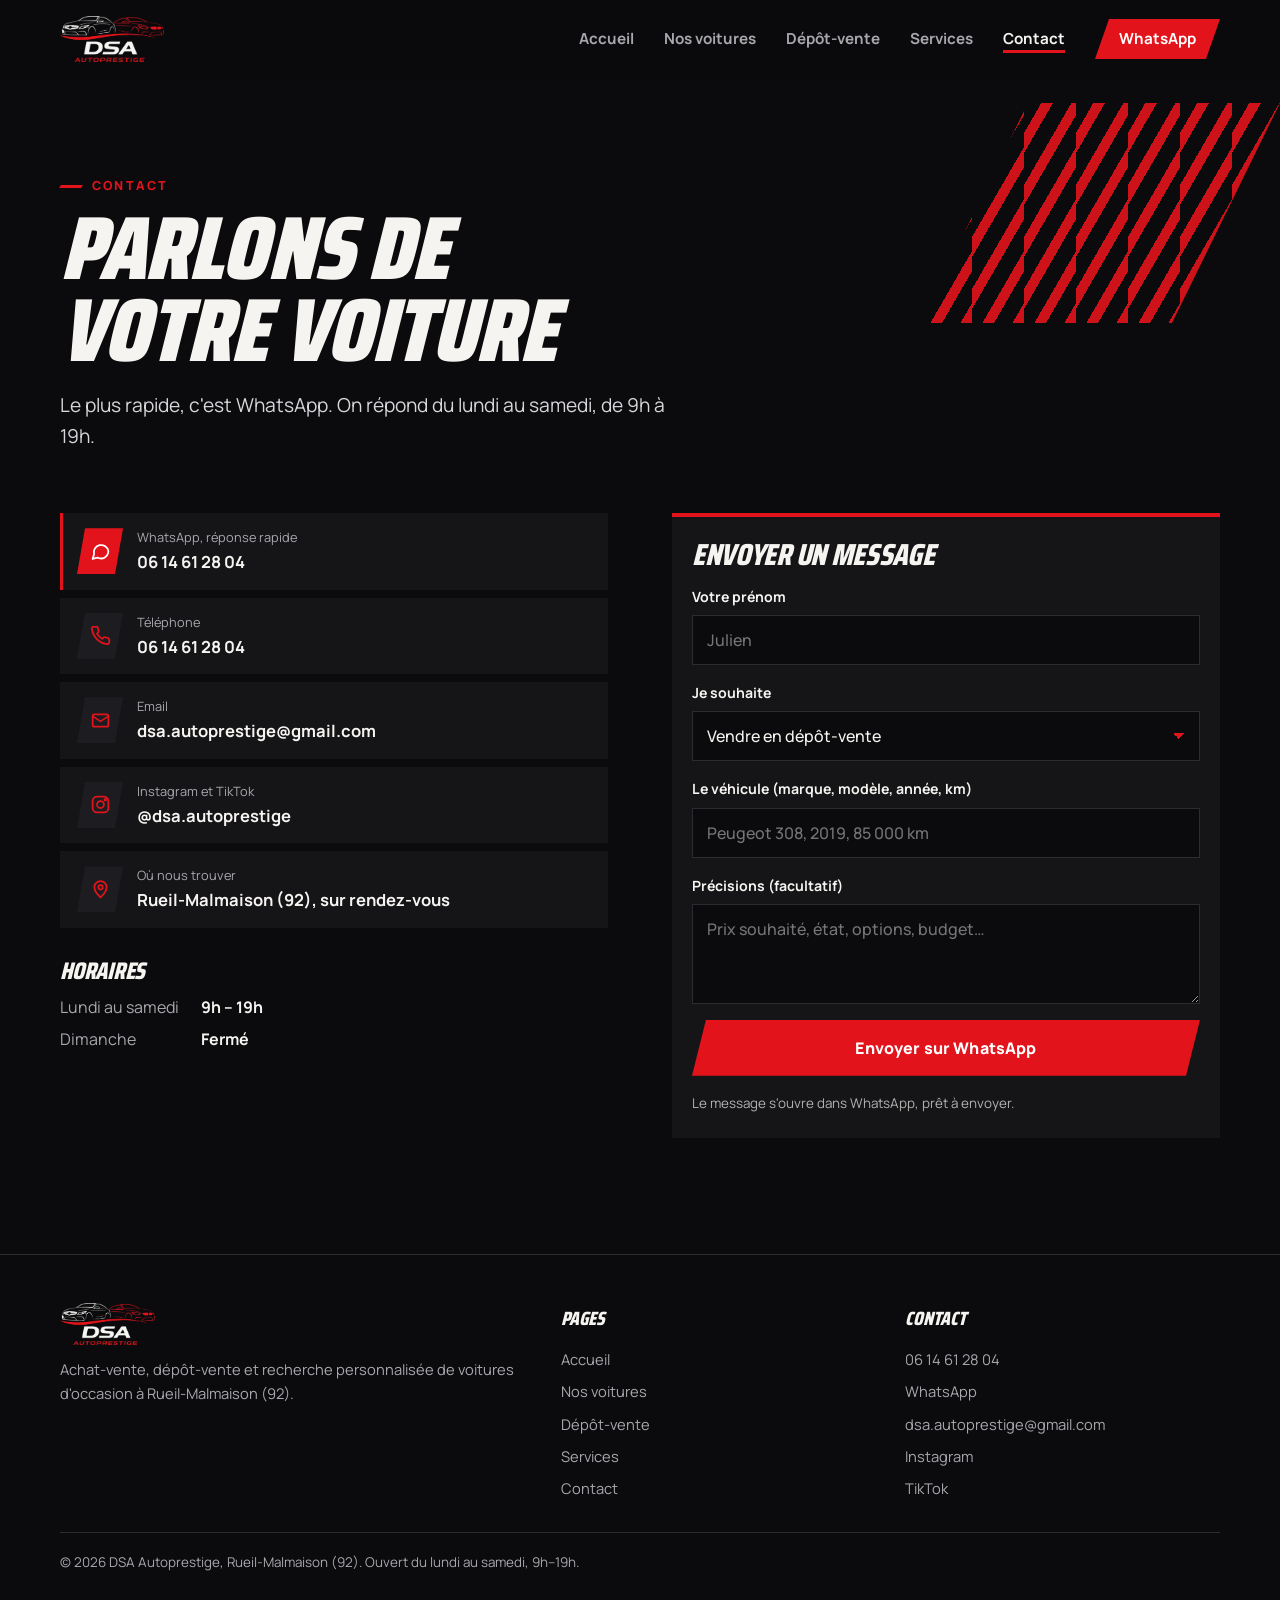
==== commit 5271fe67: "Animations : intro, titres qui montent, reflets, bandeaux, révélations au défilement Co-Authored-By:" ====
--- a/contact/index.html
+++ b/contact/index.html
@@ -14,10 +14,13 @@
 <link rel="icon" href="/favicon.ico" sizes="48x48"><link rel="icon" type="image/png" sizes="96x96" href="/assets/favicon-96.png"><link rel="icon" type="image/png" sizes="192x192" href="/assets/icon-192.png"><link rel="apple-touch-icon" href="/apple-touch-icon.png">
 <link rel="preconnect" href="https://fonts.googleapis.com"><link rel="preconnect" href="https://fonts.gstatic.com" crossorigin>
 <link rel="stylesheet" href="https://fonts.googleapis.com/css2?family=Saira+Condensed:wght@700;800;900&family=Manrope:wght@400;500;600;700;800&display=swap">
-<link rel="stylesheet" href="/assets/site.css?v=4">
+<link rel="stylesheet" href="/assets/site.css?v=5">
+<script>(function(d){d.classList.add("js");try{if(!sessionStorage.getItem("dsaIntro")&&!matchMedia("(prefers-reduced-motion:reduce)").matches){d.classList.add("intro-on");sessionStorage.setItem("dsaIntro","1")}}catch(e){}})(document.documentElement)</script>
 
 </head>
 <body>
+<div class="intro" aria-hidden="true"><div class="intro-in"><img src="/assets/logo.webp" alt="" width="180" height="80"><i></i><b>Rueil-Malmaison · 92</b></div></div>
+<div class="progress" aria-hidden="true"></div>
 <header class="top">
   <div class="wrap">
     <a class="brand" href="/" aria-label="DSA Autoprestige, accueil"><img src="/assets/logo.webp" alt="DSA Autoprestige" width="100" height="44"></a>
@@ -69,6 +72,6 @@
   <a href="/vehicules/"><svg viewBox="0 0 24 24" fill="none" stroke="currentColor" stroke-width="2" stroke-linecap="round" stroke-linejoin="round"><path d="M3 15.5V13l2-4.5c.3-.7 1-1 1.7-1h10.6c.7 0 1.4.3 1.7 1L21 13v2.5c0 .6-.4 1-1 1h-1"/><path d="M5 16.5H4c-.6 0-1-.4-1-1"/><circle cx="7.5" cy="16.5" r="1.8"/><circle cx="16.5" cy="16.5" r="1.8"/><path d="M9.3 16.5h5.4"/></svg>Voitures</a>
   <a class="wa" href="https://wa.me/33614612804" target="_blank" rel="noopener"><svg viewBox="0 0 24 24" fill="none" stroke="currentColor" stroke-width="2" stroke-linecap="round" stroke-linejoin="round"><path d="M21 11.5a8.4 8.4 0 0 1-12.4 7.4L3 20.5l1.6-5.4A8.4 8.4 0 1 1 21 11.5z"/></svg>WhatsApp</a>
 </div>
-<script src="/assets/site.js?v=4" defer></script>
+<script src="/assets/site.js?v=5" defer></script>
 </body>
 </html>
--- a/assets/site.css
+++ b/assets/site.css
@@ -298,3 +298,109 @@
 footer a{text-decoration:none;display:block;padding:4px 0;overflow-wrap:anywhere}
 footer a:hover{color:var(--craie)}
 footer .legal{grid-column:1/-1;border-top:1px solid var(--ligne);padding-top:18px;font-size:.84rem}
+
+/* =========================================================
+   MOUVEMENT — intro, révélations au défilement, reflets.
+   Tout reste lisible si le JavaScript ne charge pas (classe .js).
+   ========================================================= */
+:root{--ease:cubic-bezier(.2,.8,.2,1);--late:0s}
+.intro-on{--late:1.15s}
+
+/* barre de progression de lecture */
+.progress{position:fixed;top:0;left:0;right:0;height:3px;background:var(--rouge);transform-origin:0 50%;transform:scaleX(var(--p,0));z-index:200;pointer-events:none;box-shadow:0 0 12px rgba(227,19,27,.8)}
+
+/* intro (1re visite seulement) */
+.intro{display:none}
+.intro-on .intro{display:grid;place-items:center;position:fixed;inset:0;z-index:300;background:var(--noir);pointer-events:none;animation:introOut .55s var(--ease) 1.05s forwards}
+.intro-in{display:grid;justify-items:center;gap:14px}
+.intro img{width:180px;height:auto;opacity:0;transform:scale(.85);animation:introLogo .5s var(--ease) .1s forwards}
+.intro i{display:block;width:180px;height:4px;background:var(--rouge);transform:scaleX(0) skewX(-30deg);transform-origin:0 50%;animation:introBar .55s var(--ease) .35s forwards}
+.intro b{font:800 .72rem/1 var(--body);letter-spacing:.3em;text-transform:uppercase;color:var(--brume);opacity:0;animation:fadeIn .4s ease .6s forwards}
+@keyframes introLogo{to{opacity:1;transform:none}}
+@keyframes introBar{to{transform:scaleX(1) skewX(-30deg)}}
+@keyframes introOut{to{clip-path:inset(0 0 100% 0);visibility:hidden}}
+@keyframes fadeIn{to{opacity:1}}
+
+/* héros : photo qui respire, reflet qui passe, bande qui se trace, titre qui monte */
+.hero-photo{overflow:hidden}
+.hero-photo picture{display:block;transform:translateY(var(--py,0));will-change:transform}
+.js .hero-photo img{animation:kb 9s var(--ease) var(--late) both}
+@keyframes kb{from{transform:scale(1.14)}to{transform:scale(1)}}
+.flare{position:absolute;inset:0;z-index:1;pointer-events:none;background:linear-gradient(105deg,transparent 35%,rgba(255,255,255,.28) 48%,rgba(255,255,255,.05) 55%,transparent 62%);transform:translateX(-130%);animation:flare 7s ease-in-out calc(var(--late) + .9s) infinite}
+@keyframes flare{0%{transform:translateX(-130%)}22%,100%{transform:translateX(130%)}}
+.js .hero-photo .stripe{transform:rotate(-6deg) scaleX(0);transform-origin:0 50%;animation:stripe .8s var(--ease) calc(var(--late) + .25s) forwards}
+@keyframes stripe{to{transform:rotate(-6deg) scaleX(1)}}
+.hero h1 .ln{display:block;overflow:hidden;padding:.06em .14em .04em 0;margin:-.06em 0 -.04em}
+.hero h1 .ln>span{display:block}
+.js .hero h1 .ln>span{transform:translateY(110%);animation:up .9s var(--ease) forwards}
+.js .hero h1 .ln:first-child>span{animation-delay:calc(var(--late) + .15s)}
+.js .hero h1 em.ln>span{animation-delay:calc(var(--late) + .3s)}
+@keyframes up{to{transform:none}}
+.js .hero-in>:not(h1){opacity:0;transform:translateY(18px);animation:rise .7s var(--ease) forwards}
+.js .hero-in>.place{animation-delay:var(--late)}
+.js .hero-in>.lead{animation-delay:calc(var(--late) + .5s)}
+.js .hero-in>.kpis{animation-delay:calc(var(--late) + .62s)}
+.js .hero-in>.live{animation-delay:calc(var(--late) + .72s)}
+.js .hero-in>.btns{animation-delay:calc(var(--late) + .8s)}
+@keyframes rise{to{opacity:1;transform:none}}
+
+/* révélations au défilement */
+.js .rv{opacity:0;transform:translateY(34px);transition:opacity .75s var(--ease) var(--d,0s),transform .75s var(--ease) var(--d,0s)}
+.js .rv.from-l{transform:translateX(-30px)}
+.js .rv.in{opacity:1;transform:none}
+.kick::before{transform-origin:0 50%;transition:transform .6s var(--ease) .15s}
+.js .head.rv:not(.in) .kick::before,.js .page-head:not(.ready) .kick::before{transform:scaleX(0) skewX(-30deg)}
+.js .page-head .wrap>*{opacity:0;transform:translateY(22px);transition:opacity .7s var(--ease),transform .7s var(--ease)}
+.js .page-head.ready .wrap>*{opacity:1;transform:none}
+.js .page-head.ready .wrap>:nth-child(2){transition-delay:.1s}.js .page-head.ready .wrap>:nth-child(3){transition-delay:.2s}.js .page-head.ready .wrap>:nth-child(4){transition-delay:.3s}
+
+/* lignes de vitesse qui défilent */
+.page-head::after{background-size:52px 100%;animation:speed 1.4s linear infinite}
+.final::before{animation:speed 2.2s linear infinite}
+@keyframes speed{to{background-position:-104px 0}}
+
+/* boutons : reflet qui passe */
+.btn{position:relative;overflow:hidden}
+.btn.primary::after{content:"";position:absolute;top:0;bottom:0;left:0;width:40%;background:linear-gradient(105deg,transparent,rgba(255,255,255,.35),transparent);transform:translateX(-160%) skewX(-20deg);animation:shine 4.5s ease-in-out 2s infinite;pointer-events:none}
+@keyframes shine{0%{transform:translateX(-160%) skewX(-20deg)}25%,100%{transform:translateX(360%) skewX(-20deg)}}
+.btn:active,.car:active{transform:scale(.98)}
+
+/* cartes voitures : reflet à l'arrivée, zoom au survol */
+.car .shot img{transition:transform .6s var(--ease)}
+@media (hover:hover){.car:hover .shot img{transform:scale(1.04)}}
+.car .shot::after{content:"";position:absolute;inset:0;z-index:1;pointer-events:none;background:linear-gradient(105deg,transparent 35%,rgba(255,255,255,.3) 50%,transparent 65%);transform:translateX(-130%)}
+.car.in .shot::after{animation:sweep 1.1s var(--ease) calc(var(--d,0s) + .25s)}
+@keyframes sweep{to{transform:translateX(130%)}}
+.js .car .tag{transform:translateX(-105%);transition:transform .5s var(--ease) calc(var(--d,0s) + .35s)}
+.js .car.in .tag{transform:none}
+.js .car .price{transition:transform .5s var(--ease) calc(var(--d,0s) + .45s),opacity .5s ease calc(var(--d,0s) + .45s)}
+.js .car:not(.in) .price{transform:translateX(24px);opacity:0}
+.car{transform-style:preserve-3d;will-change:transform}
+.car.tilt{transition:transform .08s linear,box-shadow .2s}
+
+/* chiffres des étapes qui glissent */
+.js .step.rv::before{transition:transform .7s var(--ease) calc(var(--d,0s) + .1s),opacity .7s ease calc(var(--d,0s) + .1s)}
+.js .step.rv:not(.in)::before{transform:translateX(-24px);opacity:0}
+
+/* bandeau géant en contour */
+.mega{overflow:hidden;padding:26px 0 30px;border-top:1px solid var(--ligne)}
+.mega>div{display:flex;width:max-content;animation:tick 38s linear infinite reverse;transform:skewX(var(--skew,0deg))}
+.mega span{flex:none;font:italic 900 clamp(4.2rem,22vw,11rem)/.9 var(--display);text-transform:uppercase;white-space:nowrap;color:transparent;-webkit-text-stroke:1.5px rgba(246,244,240,.55);padding-right:.45em;display:inline-flex;align-items:center;gap:.45em}
+.mega span::after{content:"";width:.28em;height:.28em;background:var(--rouge);transform:skewX(-20deg)}
+.mega span:nth-child(2n){-webkit-text-stroke-color:var(--rouge)}
+.ticker>div{transform:skewX(var(--skew,0deg))}
+
+/* galerie : fondu entre les photos */
+.gallery .shot img.sw{animation:swap .45s var(--ease)}
+@keyframes swap{from{opacity:.2;transform:scale(1.03)}to{opacity:1;transform:none}}
+
+/* point « en direct » sur le compteur */
+.live::before{content:"";width:8px;height:8px;border-radius:50%;background:#33c26f;box-shadow:0 0 0 0 rgba(51,194,111,.6);animation:ping 1.8s infinite}
+@keyframes ping{70%{box-shadow:0 0 0 9px rgba(51,194,111,0)}}
+
+@media (prefers-reduced-motion:reduce){
+  .intro{display:none!important}
+  .js .rv,.js .hero-in>*,.js .hero h1 .ln>span,.js .page-head .wrap>*,.js .car .tag,.js .car:not(.in) .price{opacity:1!important;transform:none!important}
+  .js .hero-photo .stripe{transform:rotate(-6deg)}
+  .flare,.btn.primary::after{display:none}
+}
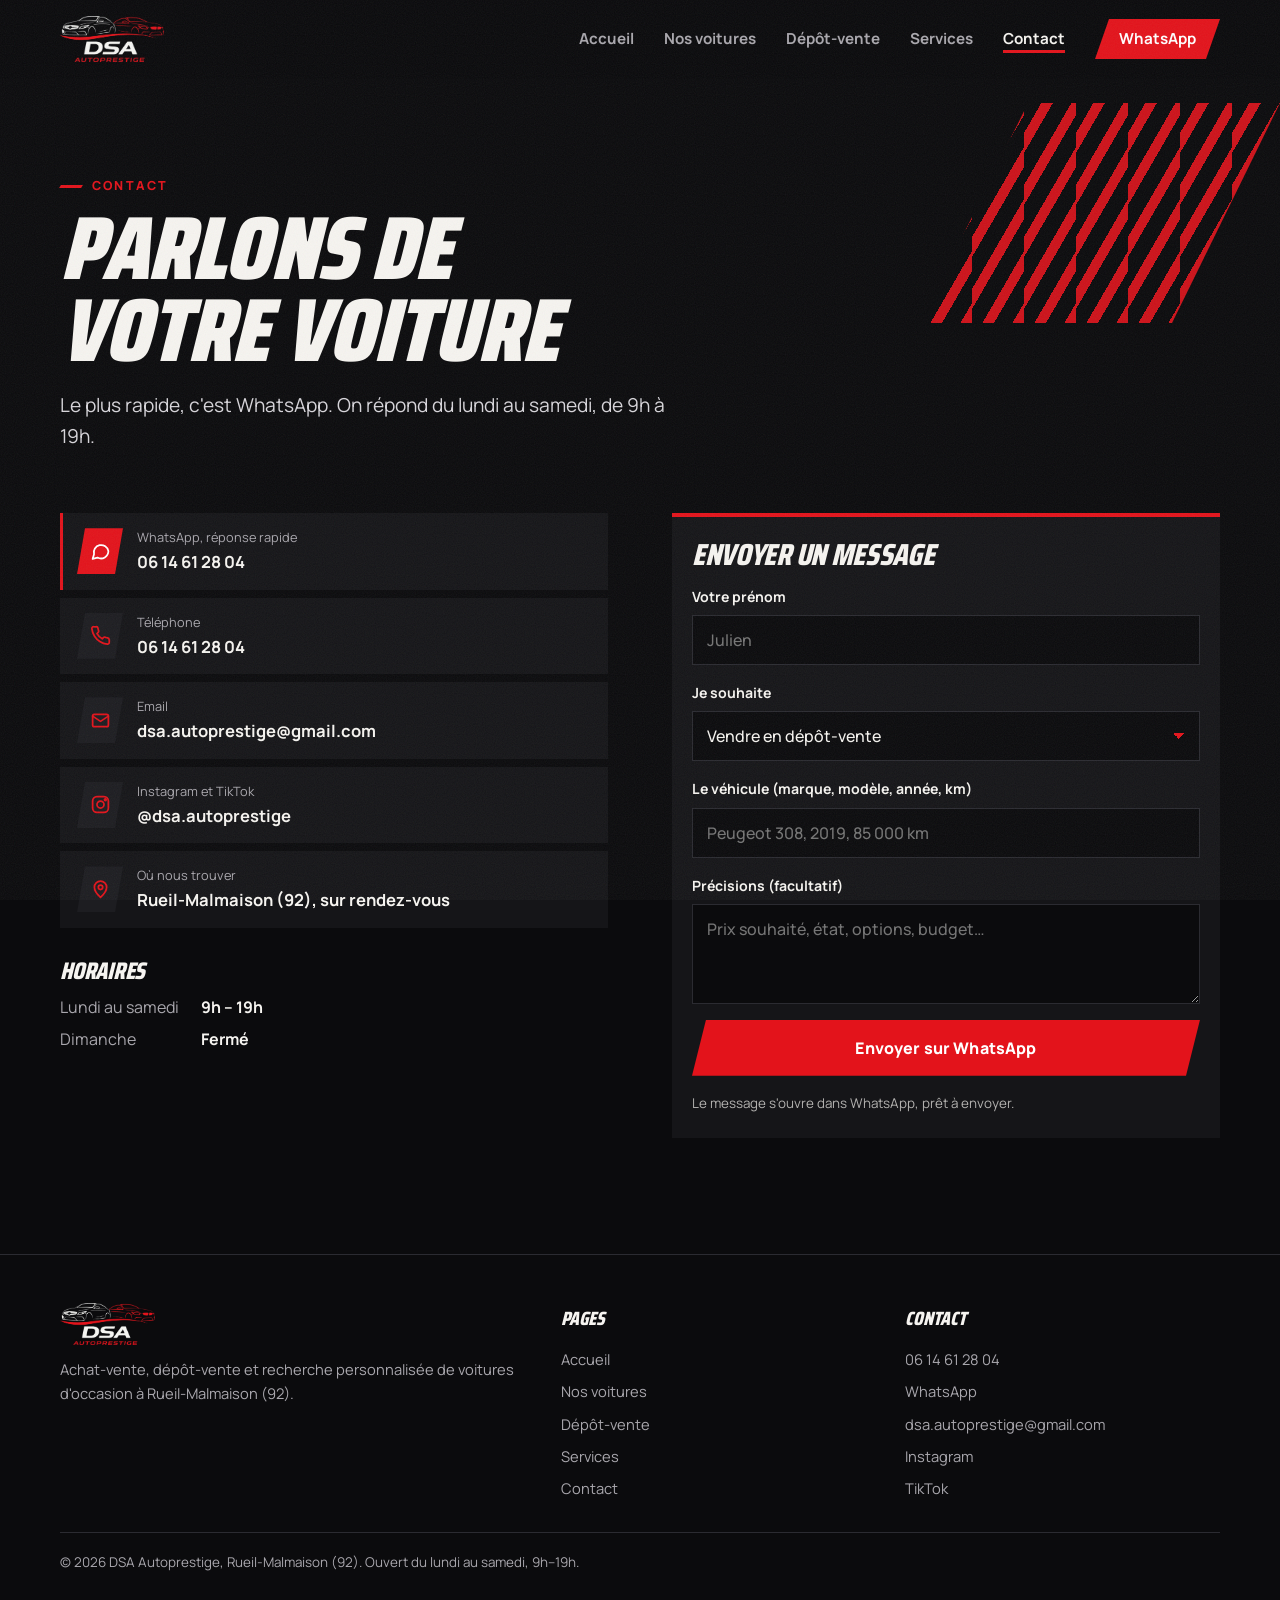
==== commit 0b0f6618: "Niveau max : intro compte-tours, transitions de page, lettres animées, cartes 3D, étapes empilées, d" ====
--- a/contact/index.html
+++ b/contact/index.html
@@ -14,12 +14,14 @@
 <link rel="icon" href="/favicon.ico" sizes="48x48"><link rel="icon" type="image/png" sizes="96x96" href="/assets/favicon-96.png"><link rel="icon" type="image/png" sizes="192x192" href="/assets/icon-192.png"><link rel="apple-touch-icon" href="/apple-touch-icon.png">
 <link rel="preconnect" href="https://fonts.googleapis.com"><link rel="preconnect" href="https://fonts.gstatic.com" crossorigin>
 <link rel="stylesheet" href="https://fonts.googleapis.com/css2?family=Saira+Condensed:wght@700;800;900&family=Manrope:wght@400;500;600;700;800&display=swap">
-<link rel="stylesheet" href="/assets/site.css?v=5">
-<script>(function(d){d.classList.add("js");try{if(!sessionStorage.getItem("dsaIntro")&&!matchMedia("(prefers-reduced-motion:reduce)").matches){d.classList.add("intro-on");sessionStorage.setItem("dsaIntro","1")}}catch(e){}})(document.documentElement)</script>
+<link rel="stylesheet" href="/assets/site.css?v=6">
+<script>(function(d){d.classList.add("js");try{var ss=sessionStorage,calm=matchMedia("(prefers-reduced-motion:reduce)").matches,ext=!document.referrer||new URL(document.referrer).host!==location.host;if(!calm&&(!ss.getItem("dsaIntro")||(ext&&location.pathname==="/"))){d.classList.add("intro-on");ss.setItem("dsaIntro","1")}else if(!calm&&ss.getItem("dsaWipe")){d.classList.add("wipe-out")}ss.removeItem("dsaWipe")}catch(e){}})(document.documentElement)</script>
 
 </head>
 <body>
-<div class="intro" aria-hidden="true"><div class="intro-in"><img src="/assets/logo.webp" alt="" width="180" height="80"><i></i><b>Rueil-Malmaison · 92</b></div></div>
+<div class="intro" aria-hidden="true"><div class="intro-lines"></div><div class="intro-in"><img src="/assets/logo.webp" alt="" width="180" height="80"><i></i><b>Rueil-Malmaison · 92</b><span class="tach">000</span></div><div class="intro-panel"></div></div>
+<div class="wipe" aria-hidden="true"><i></i><i></i><img src="/assets/logo.webp" alt="" width="140" height="62"></div>
+<div class="grain" aria-hidden="true"></div>
 <div class="progress" aria-hidden="true"></div>
 <header class="top">
   <div class="wrap">
@@ -72,6 +74,6 @@
   <a href="/vehicules/"><svg viewBox="0 0 24 24" fill="none" stroke="currentColor" stroke-width="2" stroke-linecap="round" stroke-linejoin="round"><path d="M3 15.5V13l2-4.5c.3-.7 1-1 1.7-1h10.6c.7 0 1.4.3 1.7 1L21 13v2.5c0 .6-.4 1-1 1h-1"/><path d="M5 16.5H4c-.6 0-1-.4-1-1"/><circle cx="7.5" cy="16.5" r="1.8"/><circle cx="16.5" cy="16.5" r="1.8"/><path d="M9.3 16.5h5.4"/></svg>Voitures</a>
   <a class="wa" href="https://wa.me/33614612804" target="_blank" rel="noopener"><svg viewBox="0 0 24 24" fill="none" stroke="currentColor" stroke-width="2" stroke-linecap="round" stroke-linejoin="round"><path d="M21 11.5a8.4 8.4 0 0 1-12.4 7.4L3 20.5l1.6-5.4A8.4 8.4 0 1 1 21 11.5z"/></svg>WhatsApp</a>
 </div>
-<script src="/assets/site.js?v=5" defer></script>
+<script src="/assets/site.js?v=6" defer></script>
 </body>
 </html>
--- a/assets/site.css
+++ b/assets/site.css
@@ -404,3 +404,109 @@
   .js .hero-photo .stripe{transform:rotate(-6deg)}
   .flare,.btn.primary::after{display:none}
 }
+
+/* =========================================================
+   NIVEAU MAX — intro course, transitions de page, texte lettre
+   par lettre, cartes en 3D, étapes empilées, défilement latéral.
+   ========================================================= */
+.intro-on{--late:1.45s}
+
+/* grain de film très léger, pour la matière */
+.grain{position:fixed;inset:0;z-index:150;pointer-events:none;opacity:.07;background-image:url("data:image/svg+xml,%3Csvg xmlns='http://www.w3.org/2000/svg' width='160' height='160'%3E%3Cfilter id='n'%3E%3CfeTurbulence type='fractalNoise' baseFrequency='.9' numOctaves='2' stitchTiles='stitch'/%3E%3C/filter%3E%3Crect width='100%25' height='100%25' filter='url(%23n)'/%3E%3C/svg%3E");animation:grain .9s steps(4) infinite}
+@keyframes grain{25%{background-position:-37px 21px}50%{background-position:29px -43px}75%{background-position:-17px -11px}100%{background-position:41px 33px}}
+
+/* intro : lignes de vitesse, compte-tours, panneau rouge qui balaie */
+.intro-on .intro{animation:introOut .6s var(--ease) 1.3s forwards}
+.intro-lines{position:absolute;inset:0;overflow:hidden;opacity:.55;background:repeating-linear-gradient(0deg,transparent 0 22px,rgba(227,19,27,.0) 22px 23px),linear-gradient(90deg,transparent,transparent)}
+.intro-lines::before,.intro-lines::after{content:"";position:absolute;left:0;width:260%;height:2px;background:linear-gradient(90deg,transparent,var(--rouge) 40%,transparent 60%);top:38%;animation:streak .7s linear infinite}
+.intro-lines::after{top:64%;height:1px;background:linear-gradient(90deg,transparent,#fff 45%,transparent 55%);animation-duration:.5s;animation-delay:.15s}
+@keyframes streak{from{transform:translateX(0)}to{transform:translateX(-62%)}}
+.intro .tach{font:italic 900 2.6rem/1 var(--display);color:var(--craie);letter-spacing:.04em;opacity:0;animation:fadeIn .2s ease .2s forwards}
+.intro .tach::after{content:" km/h";font-size:.9rem;color:var(--brume);letter-spacing:.1em}
+.intro-panel{position:absolute;inset:0;background:var(--rouge);transform:translateX(-110%) skewX(-12deg);animation:panel .55s cubic-bezier(.7,0,.2,1) 1.05s forwards}
+@keyframes panel{0%{transform:translateX(-110%) skewX(-12deg)}55%{transform:translateX(0) skewX(-12deg)}100%{transform:translateX(115%) skewX(-12deg)}}
+
+/* transition entre les pages */
+.wipe{position:fixed;inset:0;z-index:290;pointer-events:none;display:grid;place-items:center;visibility:hidden}
+.wipe i{position:absolute;inset:-10% -30%;background:var(--rouge);transform:translateX(-120%) skewX(-14deg)}
+.wipe i+i{background:var(--noir)}
+.wipe img{position:relative;width:140px;height:auto;opacity:0}
+.wipe-in .wipe,.wipe-out .wipe{visibility:visible}
+.wipe-in .wipe i{animation:wIn .42s cubic-bezier(.7,0,.3,1) forwards}
+.wipe-in .wipe i+i{animation-delay:.08s}
+.wipe-in .wipe img{animation:fadeIn .2s ease .3s forwards}
+.wipe-out .wipe i{transform:none;animation:wOut .55s cubic-bezier(.7,0,.3,1) .05s forwards}
+.wipe-out .wipe i+i{animation-delay:0s}
+.wipe-out .wipe img{opacity:1;animation:fadeOut .2s ease forwards}
+.wipe-out .wipe{animation:hide 0s linear .7s forwards}
+@keyframes wIn{to{transform:none}}
+@keyframes wOut{to{transform:translateX(120%) skewX(-14deg)}}
+@keyframes fadeOut{to{opacity:0}}
+@keyframes hide{to{visibility:hidden}}
+.wipe-out{--late:.35s}
+
+/* héros : lignes de vitesse, et le contenu s'efface en douceur au défilement */
+.speed{position:absolute;inset:0;z-index:1;pointer-events:none;overflow:hidden;-webkit-mask-image:linear-gradient(180deg,transparent 45%,#000 75%);mask-image:linear-gradient(180deg,transparent 45%,#000 75%)}
+.speed::before,.speed::after{content:"";position:absolute;left:0;width:300%;height:2px;top:72%;background:linear-gradient(90deg,transparent 0 30%,rgba(255,255,255,.55) 34%,transparent 38%,transparent 62%,rgba(227,19,27,.9) 66%,transparent 70%);animation:streak 1.6s linear infinite}
+.speed::after{top:84%;height:1px;animation-duration:1.1s;animation-direction:reverse;opacity:.7}
+.hero-in{transform:translateY(calc(var(--hp,0) * -50px));opacity:calc(1 - var(--hp,0) * .9)}
+.hero-photo::after{opacity:calc(1 + var(--hp,0))}
+
+/* texte lettre par lettre */
+.split .w{display:inline-block;white-space:nowrap}
+.js .split .c{display:inline-block;opacity:0;transform:translateY(.7em) rotate(10deg) scale(.9);transform-origin:0 100%;transition:transform .7s var(--ease) calc(var(--i) * 24ms + .05s),opacity .4s ease calc(var(--i) * 24ms + .05s)}
+.js .in .split .c,.js .split.in .c,.js .ready .split .c,.js .hs.on .split .c{opacity:1;transform:none}
+
+/* cartes voitures qui basculent en 3D à l'arrivée */
+.js .car.rv{transform-origin:50% 0}
+.js .car.rv:not(.in){opacity:0;transform:perspective(900px) rotateX(22deg) translateY(60px) scale(.93)}
+.js .car.rv{transition:opacity .8s var(--ease) var(--d,0s),transform 1s var(--ease) var(--d,0s)}
+
+/* étapes empilées comme des cartes (téléphone) */
+@media (max-width:959px){
+  .light .steps{gap:14px}
+  .light .step{position:sticky;top:calc(84px + var(--si,0) * 12px);background:#fff;padding:22px 20px;border:0;border-left:5px solid var(--rouge);box-shadow:0 -10px 30px rgba(20,20,22,.08),0 10px 24px rgba(20,20,22,.10)}
+  .light .step:last-child{border-bottom:0}
+  .light .step:nth-child(2){--si:1}.light .step:nth-child(3){--si:2}.light .step:nth-child(4){--si:3}
+}
+
+/* défilement latéral épinglé : « Pourquoi DSA » */
+.hs{padding:0;position:relative}
+.hs-pin{padding-block:64px;display:grid;gap:28px}
+.hs-track{display:grid;gap:12px;padding-inline:var(--gut)}
+.hs article{position:relative;display:grid;gap:12px;align-content:start;padding:26px 22px;background:var(--graphite);border-top:4px solid var(--rouge);overflow:hidden;min-width:0}
+.hs article b{font:italic 900 5.5rem/.8 var(--display);color:transparent;-webkit-text-stroke:2px var(--rouge);position:absolute;right:14px;top:14px;opacity:.9}
+.hs article{container-type:inline-size}
+.hs article h3{font-size:clamp(2rem,9vw,3.6rem);font-size:min(13cqi,3.6rem);margin-top:48px;position:relative}
+.hs article p{color:#d4d2d7;font-size:1.02rem;max-width:30ch;position:relative}
+.hs article .btn{justify-self:start;margin-top:8px}
+.hs-bar{height:3px;background:var(--ligne);position:relative;overflow:hidden;display:none}
+.hs-bar i{position:absolute;inset:0;background:var(--rouge);transform-origin:0 50%;transform:scaleX(var(--hx,0))}
+@media (max-width:959px){
+  .js .hs.go{height:calc(var(--hsh,300vh))}
+  .js .hs.go .hs-pin{position:sticky;top:calc(64px + env(safe-area-inset-top,0px));height:calc(100svh - 64px - var(--bar) - env(safe-area-inset-top,0px) - env(safe-area-inset-bottom,0px));overflow:hidden;align-content:center;padding-block:20px}
+  .js .hs.go .hs-track{display:flex;width:max-content;gap:14px;transform:translate3d(var(--hsx,0px),0,0);will-change:transform;transition:transform .25s ease-out}
+  .js .hs.go article{width:calc(100vw - var(--gut) * 2 - 36px);min-height:min(56svh,420px)}
+  .js .hs.go .hs-bar{display:block}
+}
+@media (min-width:960px){.hs-track{grid-template-columns:repeat(4,minmax(0,1fr));max-width:var(--maxw);margin:0 auto}.hs-pin{padding-block:110px}}
+
+/* « tilt » doux des cartes au défilement (téléphone) */
+@media (hover:none){.car.in{transform:perspective(900px) rotateX(var(--rx,0deg))}}
+
+/* onde au toucher */
+.rip{position:absolute;border-radius:50%;width:24px;height:24px;margin:-12px 0 0 -12px;background:rgba(255,255,255,.45);pointer-events:none;transform:scale(0);animation:rip .6s ease-out forwards;z-index:3}
+@keyframes rip{to{transform:scale(16);opacity:0}}
+.actionbar a{position:relative;overflow:hidden}
+.actionbar a.wa::after{content:"";position:absolute;inset:0;background:linear-gradient(105deg,transparent 30%,rgba(255,255,255,.4) 50%,transparent 70%);transform:translateX(-120%);animation:sweep2 3.5s ease-in-out 3s infinite}
+@keyframes sweep2{0%{transform:translateX(-120%)}30%,100%{transform:translateX(120%)}}
+
+/* étiquettes qui se brouillent puis se fixent */
+.kick{font-variant-numeric:tabular-nums}
+
+@media (prefers-reduced-motion:reduce){
+  .grain,.speed,.wipe{display:none!important}
+  .js .split .c,.js .car.rv:not(.in){opacity:1!important;transform:none!important}
+  .hero-in{transform:none;opacity:1}
+}
+.channel,.filters button{position:relative;overflow:hidden}
